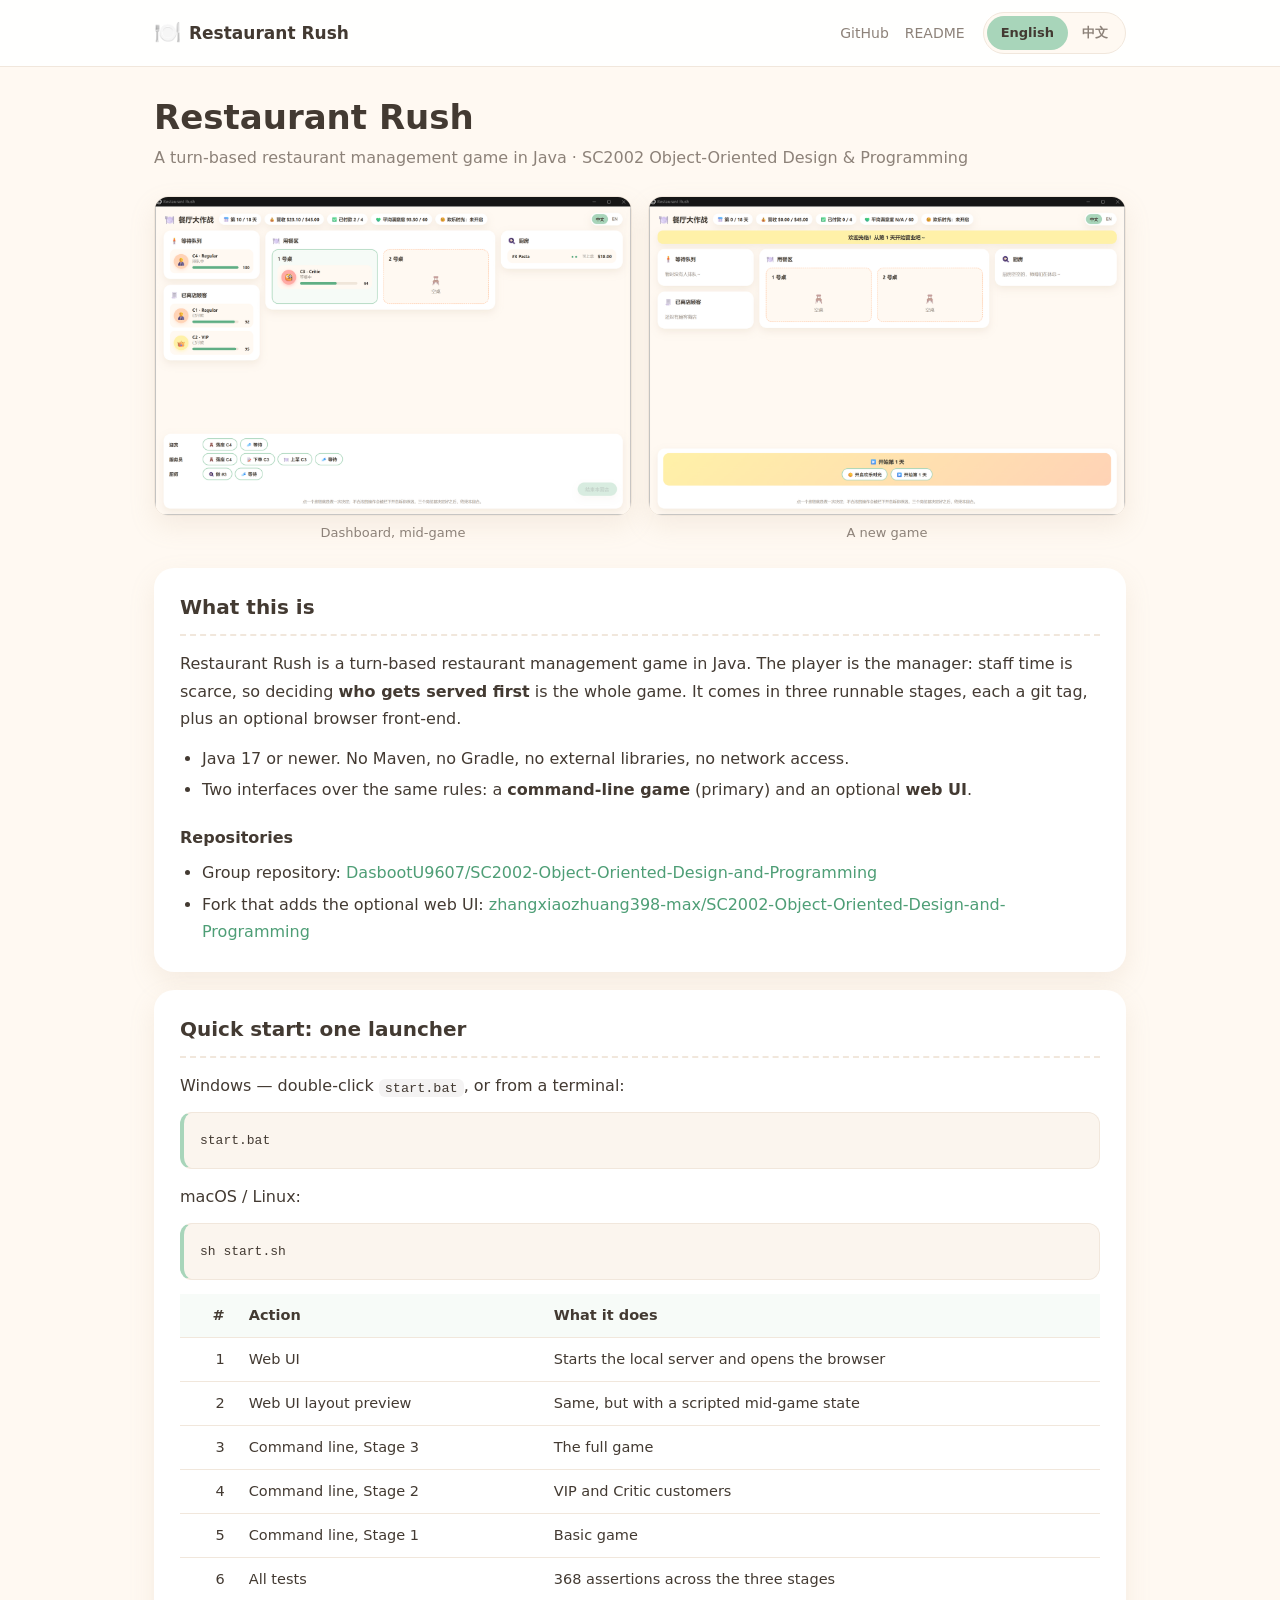
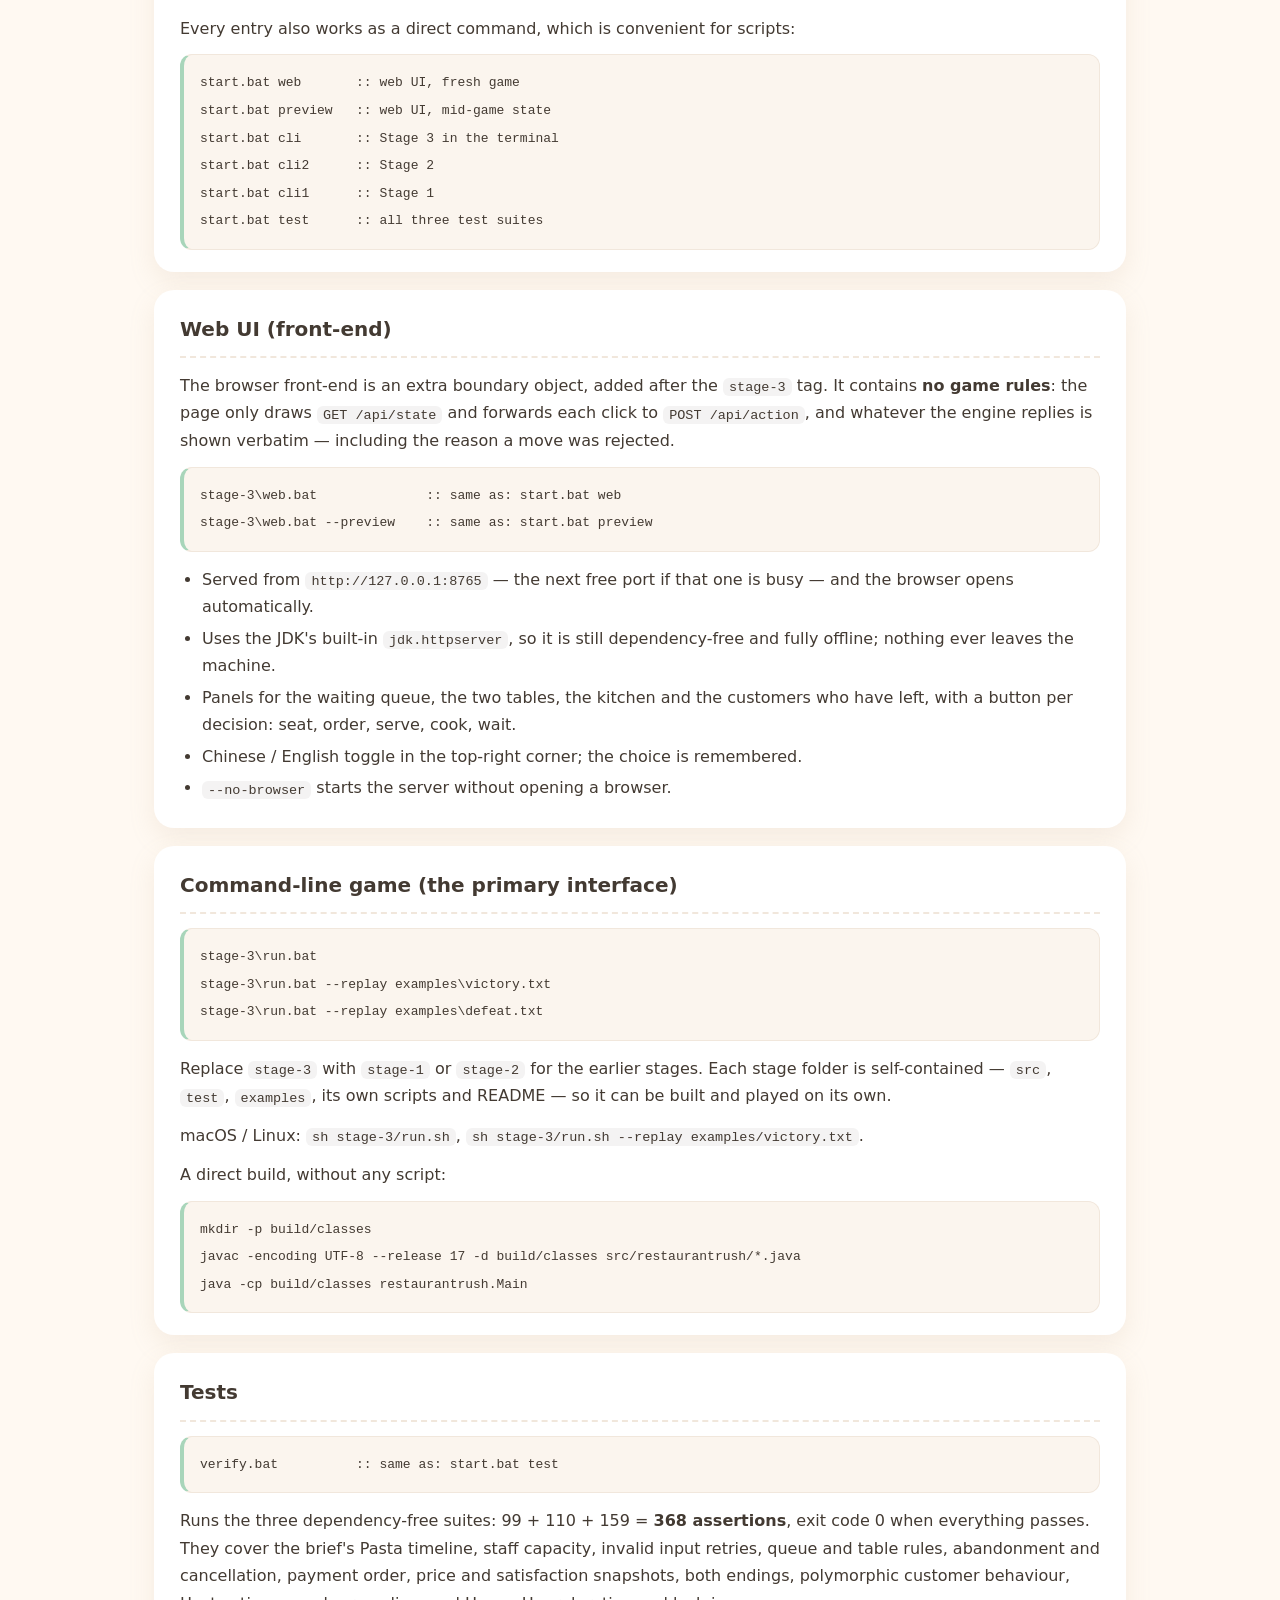
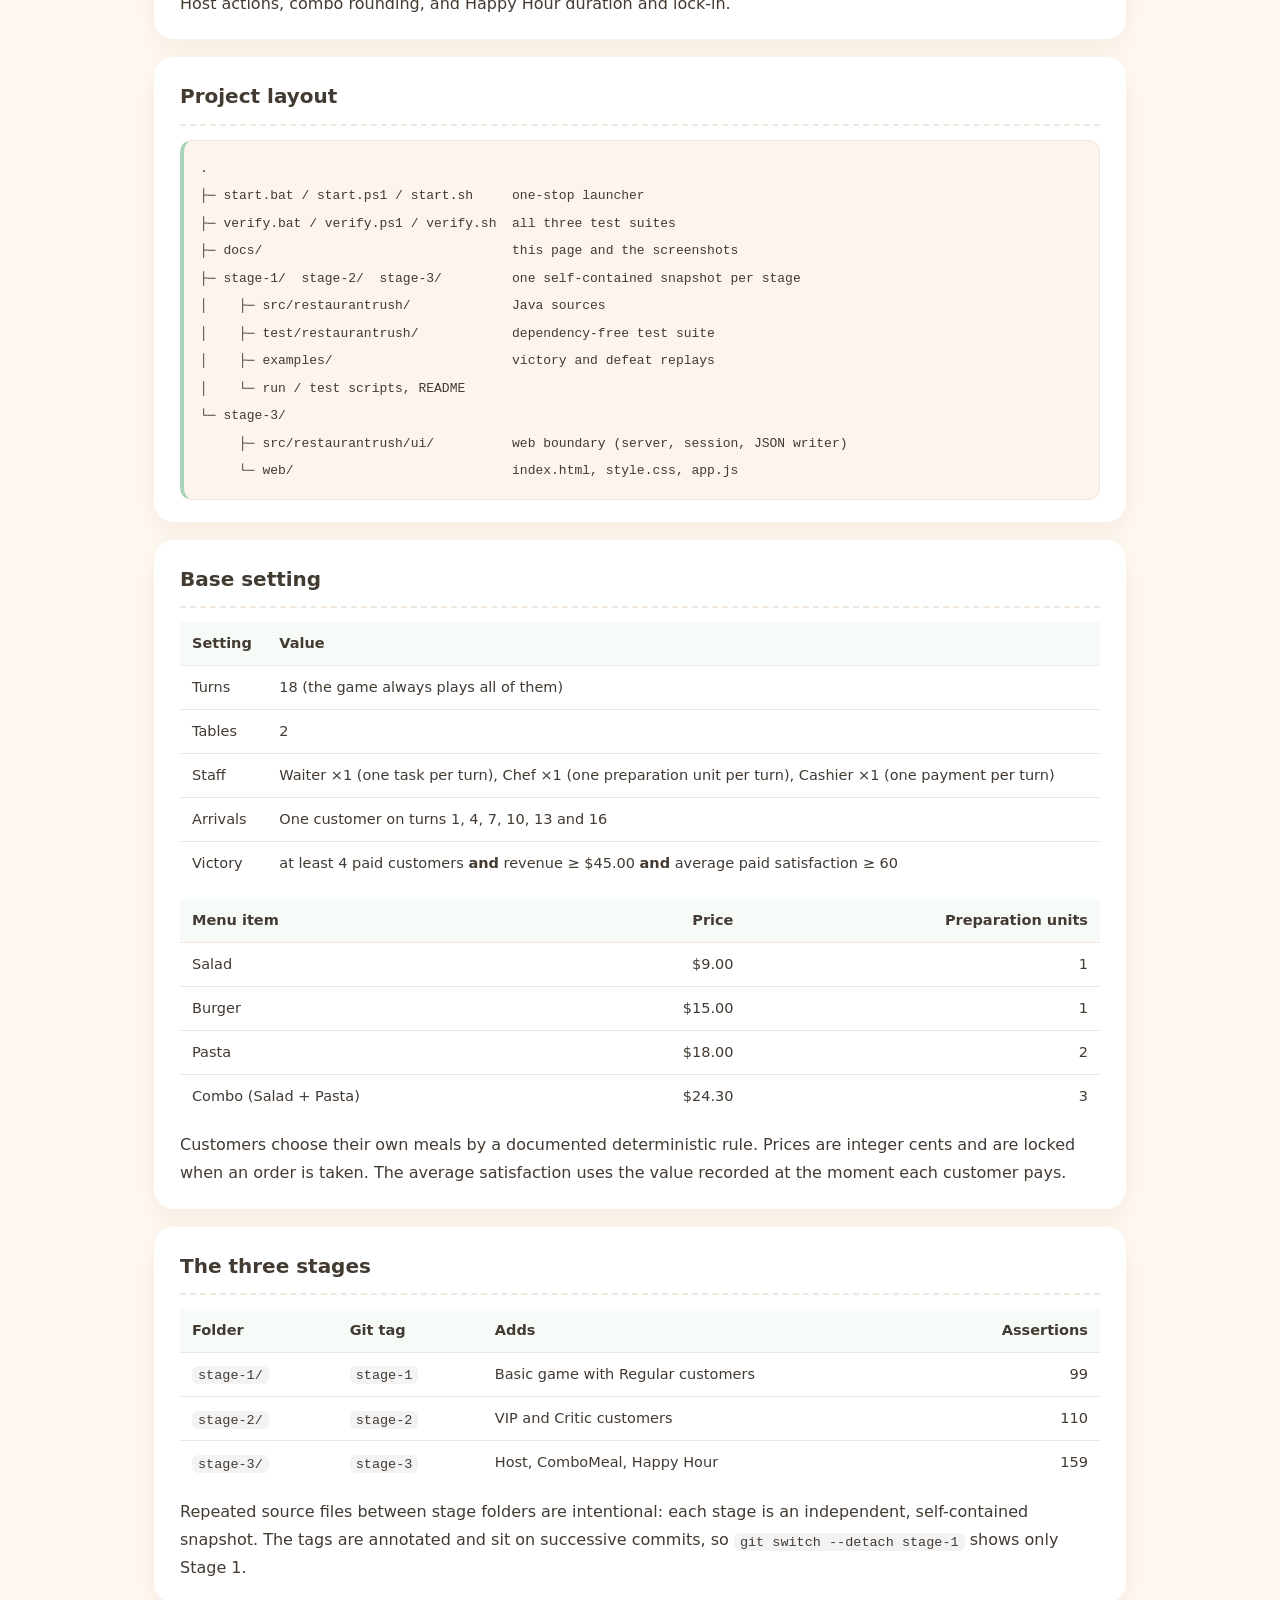
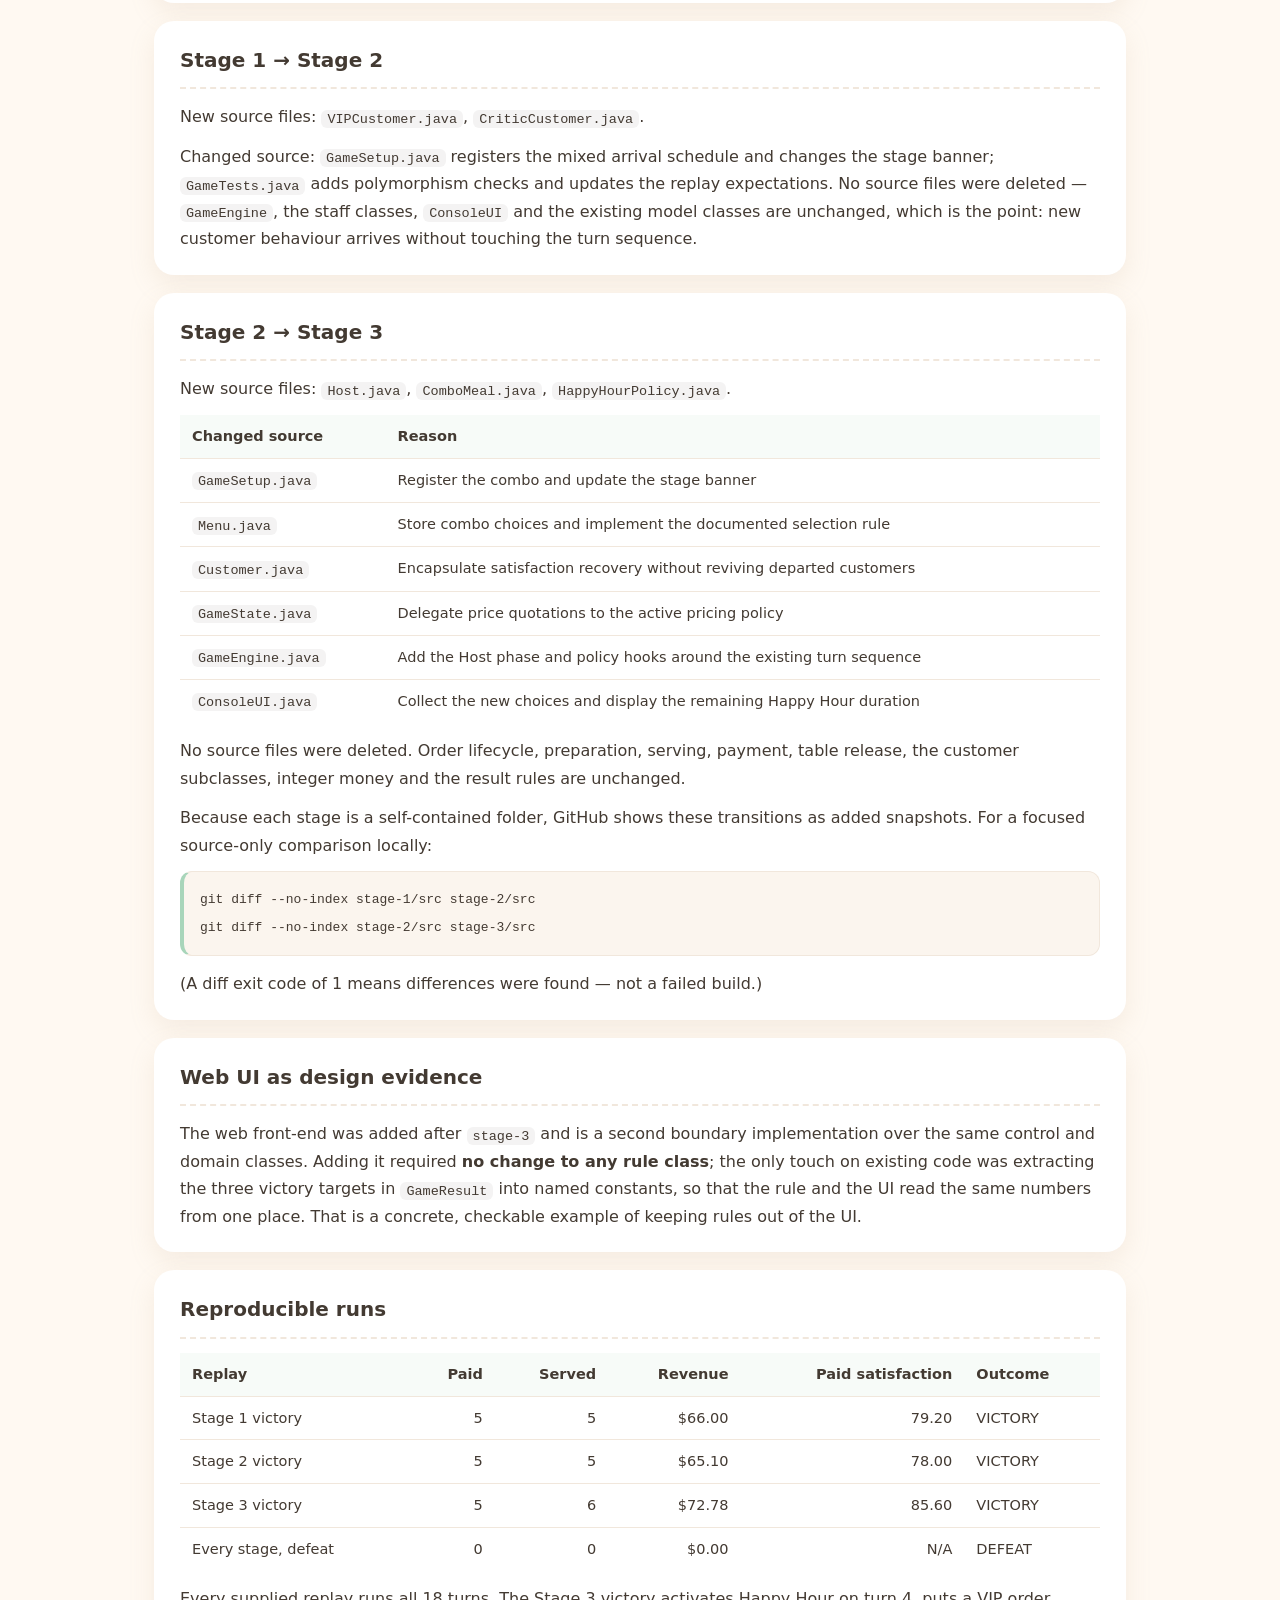
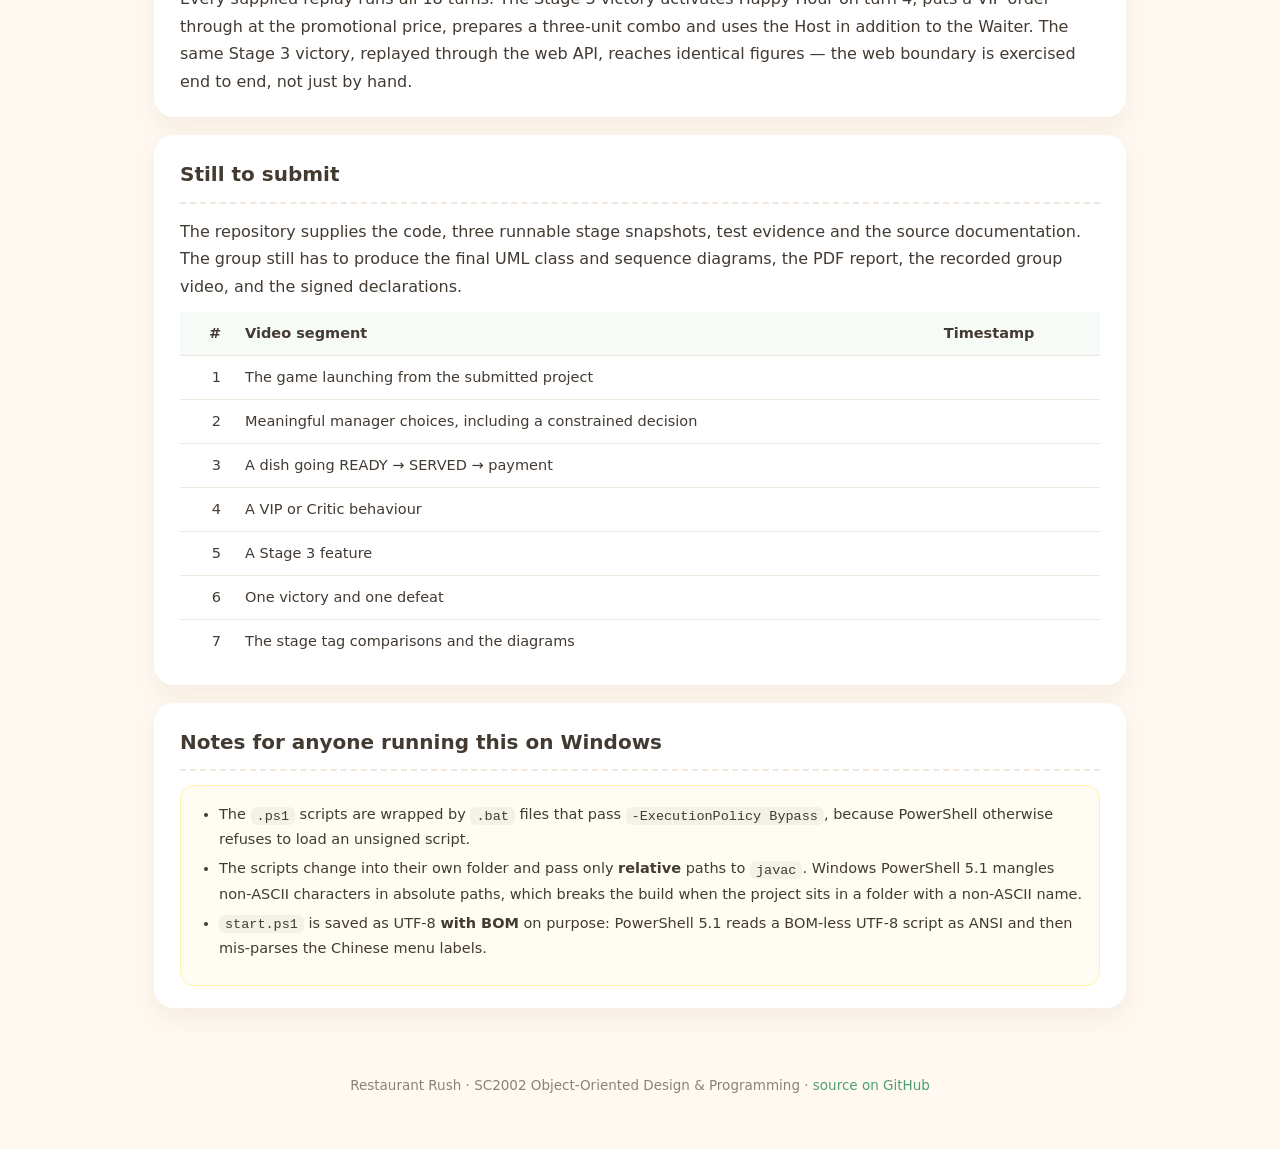
==== docs/index.html @ a8df4f93 "Add a GitHub Pages documentation site with a one-click language switch The README cannot do this: Gi" ====
<!DOCTYPE html>
<html lang="en">
<head>
<meta charset="utf-8">
<meta name="viewport" content="width=device-width, initial-scale=1">
<meta name="google" content="notranslate">
<title>Restaurant Rush — Project documentation</title>
<meta name="description" content="Restaurant Rush — a turn-based restaurant management game in Java, SC2002 group assignment. Documentation in English and Chinese.">
<style>
  :root {
    --cream: #FFF9F2;
    --card: #FFFFFF;
    --ink: #433A32;
    --ink-soft: #8D8279;
    --mint: #A8D5BA;
    --mint-deep: #4E9E76;
    --peach: #FFD3B6;
    --butter: #FFF1A8;
    --line: #F1E7DC;
    --shadow: 0 10px 26px rgba(189, 160, 130, .15);
    --radius: 20px;
  }
  * { box-sizing: border-box; }
  html { scroll-behavior: smooth; }
  body {
    margin: 0;
    background: var(--cream);
    color: var(--ink);
    font-family: "Segoe UI Variable", "Segoe UI", "Microsoft YaHei UI", "Microsoft YaHei",
                 "PingFang SC", system-ui, -apple-system, sans-serif;
    font-size: 16px;
    line-height: 1.72;
    -webkit-font-smoothing: antialiased;
  }
  /* A language block is hidden with the HTML hidden attribute; make sure no
     display rule can override it. */
  [hidden] { display: none !important; }

  a { color: var(--mint-deep); text-decoration: none; }
  a:hover { text-decoration: underline; }

  /* ---------- header ---------- */
  .site-header {
    position: sticky;
    top: 0;
    z-index: 10;
    background: rgba(255, 255, 255, .92);
    backdrop-filter: blur(8px);
    border-bottom: 1px solid var(--line);
  }
  .header-inner {
    display: flex;
    align-items: center;
    gap: 18px;
    padding-top: 12px;
    padding-bottom: 12px;
  }
  .brand { display: flex; align-items: center; gap: 8px; font-weight: 800; font-size: 17px; }
  .brand .logo { font-size: 22px; }
  .header-links { display: flex; gap: 16px; font-size: 14px; margin-left: auto; }
  .header-links a { color: var(--ink-soft); }
  .header-links a:hover { color: var(--mint-deep); }

  .lang-switch {
    display: flex;
    background: var(--cream);
    border: 1px solid var(--line);
    border-radius: 999px;
    padding: 3px;
    flex: none;
  }
  .lang-switch button {
    border: none;
    background: transparent;
    color: var(--ink-soft);
    font: inherit;
    font-size: 13px;
    font-weight: 700;
    padding: 6px 14px;
    border-radius: 999px;
    cursor: pointer;
    transition: background .15s ease, color .15s ease;
  }
  .lang-switch button:hover { color: var(--ink); }
  .lang-switch button.active { background: var(--mint); color: var(--ink); }

  /* ---------- layout ---------- */
  .wrap { max-width: 1020px; margin: 0 auto; padding-left: 24px; padding-right: 24px; }
  main { padding-top: 30px; padding-bottom: 40px; }

  h1 { font-size: 34px; line-height: 1.2; margin: 0 0 6px; }
  .lede { color: var(--ink-soft); margin: 0 0 24px; font-size: 16px; }

  section {
    background: var(--card);
    border-radius: var(--radius);
    box-shadow: var(--shadow);
    padding: 22px 26px;
    margin-bottom: 18px;
  }
  h2 {
    font-size: 20px;
    margin: 0 0 14px;
    padding-bottom: 10px;
    border-bottom: 2px dashed var(--line);
  }
  h3 { font-size: 16px; margin: 20px 0 8px; }
  section > :last-child { margin-bottom: 0; }
  p { margin: 0 0 12px; }
  ul, ol { margin: 0 0 12px; padding-left: 22px; }
  li { margin: 4px 0; }

  code {
    font-family: "Cascadia Mono", Consolas, "Courier New", monospace;
    font-size: 13.5px;
    background: rgba(67, 58, 50, .06);
    border-radius: 6px;
    padding: 1.5px 6px;
  }
  pre {
    background: #FBF5EE;
    border: 1px solid var(--line);
    border-left: 4px solid var(--mint);
    border-radius: 12px;
    padding: 14px 16px;
    overflow-x: auto;
    margin: 0 0 14px;
  }
  pre code { background: none; padding: 0; font-size: 13px; line-height: 1.6; }

  table {
    width: 100%;
    border-collapse: collapse;
    margin: 0 0 14px;
    font-size: 14.5px;
  }
  th, td { text-align: left; padding: 9px 12px; border-bottom: 1px solid var(--line); vertical-align: top; }
  th { background: #F7FBF8; font-weight: 700; }
  tr:last-child td { border-bottom: none; }
  td.num, th.num { text-align: right; white-space: nowrap; }

  .shots { display: grid; grid-template-columns: 1fr 1fr; gap: 16px; margin: 0 0 24px; }
  figure { margin: 0; }
  figure img {
    width: 100%;
    display: block;
    border-radius: 14px;
    border: 1px solid var(--line);
    box-shadow: var(--shadow);
  }
  figcaption { font-size: 13px; color: var(--ink-soft); text-align: center; margin-top: 6px; }

  .note {
    background: #FFFDF3;
    border: 1px solid var(--butter);
    border-radius: 14px;
    padding: 12px 16px;
    font-size: 14.5px;
  }
  .note p:last-child { margin-bottom: 0; }

  footer { padding: 8px 0 40px; color: var(--ink-soft); font-size: 13.5px; text-align: center; }

  @media (max-width: 760px) {
    .shots { grid-template-columns: 1fr; }
    .header-links { display: none; }
    h1 { font-size: 27px; }
    section { padding: 18px 18px; }
  }
</style>
</head>
<body>

<header class="site-header">
  <div class="wrap header-inner">
    <div class="brand"><span class="logo">🍽️</span><span>Restaurant Rush</span></div>
    <nav class="header-links">
      <a href="https://github.com/zhangxiaozhuang398-max/SC2002-Object-Oriented-Design-and-Programming" target="_blank" rel="noopener">GitHub</a>
      <a href="https://github.com/zhangxiaozhuang398-max/SC2002-Object-Oriented-Design-and-Programming/blob/main/README.md" target="_blank" rel="noopener">README</a>
    </nav>
    <div class="lang-switch" role="group" aria-label="Language / 语言">
      <button type="button" data-lang-btn="en">English</button>
      <button type="button" data-lang-btn="zh">中文</button>
    </div>
  </div>
</header>

<main class="wrap">

<!-- ============================ ENGLISH ============================ -->
<article data-lang="en">

  <h1>Restaurant Rush</h1>
  <p class="lede">A turn-based restaurant management game in Java · SC2002 Object-Oriented Design &amp; Programming</p>

  <div class="shots">
    <figure>
      <img src="ui-dashboard.png" alt="The web UI in the middle of a game">
      <figcaption>Dashboard, mid-game</figcaption>
    </figure>
    <figure>
      <img src="ui-start.png" alt="The web UI at the start of a new game">
      <figcaption>A new game</figcaption>
    </figure>
  </div>

  <section>
    <h2>What this is</h2>
    <p>Restaurant Rush is a turn-based restaurant management game in Java. The player is the
      manager: staff time is scarce, so deciding <strong>who gets served first</strong> is the
      whole game. It comes in three runnable stages, each a git tag, plus an optional browser
      front-end.</p>
    <ul>
      <li>Java 17 or newer. No Maven, no Gradle, no external libraries, no network access.</li>
      <li>Two interfaces over the same rules: a <strong>command-line game</strong> (primary) and an
        optional <strong>web UI</strong>.</li>
    </ul>
    <h3>Repositories</h3>
    <ul>
      <li>Group repository:
        <a href="https://github.com/DasbootU9607/SC2002-Object-Oriented-Design-and-Programming" target="_blank" rel="noopener">DasbootU9607/SC2002-Object-Oriented-Design-and-Programming</a></li>
      <li>Fork that adds the optional web UI:
        <a href="https://github.com/zhangxiaozhuang398-max/SC2002-Object-Oriented-Design-and-Programming" target="_blank" rel="noopener">zhangxiaozhuang398-max/SC2002-Object-Oriented-Design-and-Programming</a></li>
    </ul>
  </section>

  <section>
    <h2>Quick start: one launcher</h2>
    <p>Windows — double-click <code>start.bat</code>, or from a terminal:</p>
    <pre><code>start.bat</code></pre>
    <p>macOS / Linux:</p>
    <pre><code>sh start.sh</code></pre>
    <table>
      <thead><tr><th class="num">#</th><th>Action</th><th>What it does</th></tr></thead>
      <tbody>
        <tr><td class="num">1</td><td>Web UI</td><td>Starts the local server and opens the browser</td></tr>
        <tr><td class="num">2</td><td>Web UI layout preview</td><td>Same, but with a scripted mid-game state</td></tr>
        <tr><td class="num">3</td><td>Command line, Stage 3</td><td>The full game</td></tr>
        <tr><td class="num">4</td><td>Command line, Stage 2</td><td>VIP and Critic customers</td></tr>
        <tr><td class="num">5</td><td>Command line, Stage 1</td><td>Basic game</td></tr>
        <tr><td class="num">6</td><td>All tests</td><td>368 assertions across the three stages</td></tr>
      </tbody>
    </table>
    <p>Every entry also works as a direct command, which is convenient for scripts:</p>
    <pre><code>start.bat web       :: web UI, fresh game
start.bat preview   :: web UI, mid-game state
start.bat cli       :: Stage 3 in the terminal
start.bat cli2      :: Stage 2
start.bat cli1      :: Stage 1
start.bat test      :: all three test suites</code></pre>
  </section>

  <section>
    <h2>Web UI (front-end)</h2>
    <p>The browser front-end is an extra boundary object, added after the <code>stage-3</code> tag.
      It contains <strong>no game rules</strong>: the page only draws <code>GET /api/state</code>
      and forwards each click to <code>POST /api/action</code>, and whatever the engine replies is
      shown verbatim — including the reason a move was rejected.</p>
    <pre><code>stage-3\web.bat              :: same as: start.bat web
stage-3\web.bat --preview    :: same as: start.bat preview</code></pre>
    <ul>
      <li>Served from <code>http://127.0.0.1:8765</code> — the next free port if that one is busy —
        and the browser opens automatically.</li>
      <li>Uses the JDK's built-in <code>jdk.httpserver</code>, so it is still dependency-free and
        fully offline; nothing ever leaves the machine.</li>
      <li>Panels for the waiting queue, the two tables, the kitchen and the customers who have
        left, with a button per decision: seat, order, serve, cook, wait.</li>
      <li>Chinese / English toggle in the top-right corner; the choice is remembered.</li>
      <li><code>--no-browser</code> starts the server without opening a browser.</li>
    </ul>
  </section>

  <section>
    <h2>Command-line game (the primary interface)</h2>
    <pre><code>stage-3\run.bat
stage-3\run.bat --replay examples\victory.txt
stage-3\run.bat --replay examples\defeat.txt</code></pre>
    <p>Replace <code>stage-3</code> with <code>stage-1</code> or <code>stage-2</code> for the
      earlier stages. Each stage folder is self-contained — <code>src</code>, <code>test</code>,
      <code>examples</code>, its own scripts and README — so it can be built and played on its own.</p>
    <p>macOS / Linux: <code>sh stage-3/run.sh</code>,
      <code>sh stage-3/run.sh --replay examples/victory.txt</code>.</p>
    <p>A direct build, without any script:</p>
    <pre><code>mkdir -p build/classes
javac -encoding UTF-8 --release 17 -d build/classes src/restaurantrush/*.java
java -cp build/classes restaurantrush.Main</code></pre>
  </section>

  <section>
    <h2>Tests</h2>
    <pre><code>verify.bat          :: same as: start.bat test</code></pre>
    <p>Runs the three dependency-free suites: 99 + 110 + 159 = <strong>368 assertions</strong>,
      exit code 0 when everything passes. They cover the brief's Pasta timeline, staff capacity,
      invalid input retries, queue and table rules, abandonment and cancellation, payment order,
      price and satisfaction snapshots, both endings, polymorphic customer behaviour, Host actions,
      combo rounding, and Happy Hour duration and lock-in.</p>
  </section>

  <section>
    <h2>Project layout</h2>
    <pre><code>.
├─ start.bat / start.ps1 / start.sh     one-stop launcher
├─ verify.bat / verify.ps1 / verify.sh  all three test suites
├─ docs/                                this page and the screenshots
├─ stage-1/  stage-2/  stage-3/         one self-contained snapshot per stage
│    ├─ src/restaurantrush/             Java sources
│    ├─ test/restaurantrush/            dependency-free test suite
│    ├─ examples/                       victory and defeat replays
│    └─ run / test scripts, README
└─ stage-3/
     ├─ src/restaurantrush/ui/          web boundary (server, session, JSON writer)
     └─ web/                            index.html, style.css, app.js</code></pre>
  </section>

  <section>
    <h2>Base setting</h2>
    <table>
      <thead><tr><th>Setting</th><th>Value</th></tr></thead>
      <tbody>
        <tr><td>Turns</td><td>18 (the game always plays all of them)</td></tr>
        <tr><td>Tables</td><td>2</td></tr>
        <tr><td>Staff</td><td>Waiter ×1 (one task per turn), Chef ×1 (one preparation unit per turn), Cashier ×1 (one payment per turn)</td></tr>
        <tr><td>Arrivals</td><td>One customer on turns 1, 4, 7, 10, 13 and 16</td></tr>
        <tr><td>Victory</td><td>at least 4 paid customers <strong>and</strong> revenue ≥ $45.00 <strong>and</strong> average paid satisfaction ≥ 60</td></tr>
      </tbody>
    </table>
    <table>
      <thead><tr><th>Menu item</th><th class="num">Price</th><th class="num">Preparation units</th></tr></thead>
      <tbody>
        <tr><td>Salad</td><td class="num">$9.00</td><td class="num">1</td></tr>
        <tr><td>Burger</td><td class="num">$15.00</td><td class="num">1</td></tr>
        <tr><td>Pasta</td><td class="num">$18.00</td><td class="num">2</td></tr>
        <tr><td>Combo (Salad + Pasta)</td><td class="num">$24.30</td><td class="num">3</td></tr>
      </tbody>
    </table>
    <p>Customers choose their own meals by a documented deterministic rule. Prices are integer
      cents and are locked when an order is taken. The average satisfaction uses the value recorded
      at the moment each customer pays.</p>
  </section>

  <section>
    <h2>The three stages</h2>
    <table>
      <thead><tr><th>Folder</th><th>Git tag</th><th>Adds</th><th class="num">Assertions</th></tr></thead>
      <tbody>
        <tr><td><code>stage-1/</code></td><td><code>stage-1</code></td><td>Basic game with Regular customers</td><td class="num">99</td></tr>
        <tr><td><code>stage-2/</code></td><td><code>stage-2</code></td><td>VIP and Critic customers</td><td class="num">110</td></tr>
        <tr><td><code>stage-3/</code></td><td><code>stage-3</code></td><td>Host, ComboMeal, Happy Hour</td><td class="num">159</td></tr>
      </tbody>
    </table>
    <p>Repeated source files between stage folders are intentional: each stage is an independent,
      self-contained snapshot. The tags are annotated and sit on successive commits, so
      <code>git switch --detach stage-1</code> shows only Stage 1.</p>
  </section>

  <section>
    <h2>Stage 1 → Stage 2</h2>
    <p>New source files: <code>VIPCustomer.java</code>, <code>CriticCustomer.java</code>.</p>
    <p>Changed source: <code>GameSetup.java</code> registers the mixed arrival schedule and changes
      the stage banner; <code>GameTests.java</code> adds polymorphism checks and updates the replay
      expectations. No source files were deleted — <code>GameEngine</code>, the staff classes,
      <code>ConsoleUI</code> and the existing model classes are unchanged, which is the point: new
      customer behaviour arrives without touching the turn sequence.</p>
  </section>

  <section>
    <h2>Stage 2 → Stage 3</h2>
    <p>New source files: <code>Host.java</code>, <code>ComboMeal.java</code>,
      <code>HappyHourPolicy.java</code>.</p>
    <table>
      <thead><tr><th>Changed source</th><th>Reason</th></tr></thead>
      <tbody>
        <tr><td><code>GameSetup.java</code></td><td>Register the combo and update the stage banner</td></tr>
        <tr><td><code>Menu.java</code></td><td>Store combo choices and implement the documented selection rule</td></tr>
        <tr><td><code>Customer.java</code></td><td>Encapsulate satisfaction recovery without reviving departed customers</td></tr>
        <tr><td><code>GameState.java</code></td><td>Delegate price quotations to the active pricing policy</td></tr>
        <tr><td><code>GameEngine.java</code></td><td>Add the Host phase and policy hooks around the existing turn sequence</td></tr>
        <tr><td><code>ConsoleUI.java</code></td><td>Collect the new choices and display the remaining Happy Hour duration</td></tr>
      </tbody>
    </table>
    <p>No source files were deleted. Order lifecycle, preparation, serving, payment, table release,
      the customer subclasses, integer money and the result rules are unchanged.</p>
    <p>Because each stage is a self-contained folder, GitHub shows these transitions as added
      snapshots. For a focused source-only comparison locally:</p>
    <pre><code>git diff --no-index stage-1/src stage-2/src
git diff --no-index stage-2/src stage-3/src</code></pre>
    <p>(A diff exit code of 1 means differences were found — not a failed build.)</p>
  </section>

  <section>
    <h2>Web UI as design evidence</h2>
    <p>The web front-end was added after <code>stage-3</code> and is a second boundary
      implementation over the same control and domain classes. Adding it required <strong>no change
      to any rule class</strong>; the only touch on existing code was extracting the three victory
      targets in <code>GameResult</code> into named constants, so that the rule and the UI read the
      same numbers from one place. That is a concrete, checkable example of keeping rules out of
      the UI.</p>
  </section>

  <section>
    <h2>Reproducible runs</h2>
    <table>
      <thead><tr><th>Replay</th><th class="num">Paid</th><th class="num">Served</th><th class="num">Revenue</th><th class="num">Paid satisfaction</th><th>Outcome</th></tr></thead>
      <tbody>
        <tr><td>Stage 1 victory</td><td class="num">5</td><td class="num">5</td><td class="num">$66.00</td><td class="num">79.20</td><td>VICTORY</td></tr>
        <tr><td>Stage 2 victory</td><td class="num">5</td><td class="num">5</td><td class="num">$65.10</td><td class="num">78.00</td><td>VICTORY</td></tr>
        <tr><td>Stage 3 victory</td><td class="num">5</td><td class="num">6</td><td class="num">$72.78</td><td class="num">85.60</td><td>VICTORY</td></tr>
        <tr><td>Every stage, defeat</td><td class="num">0</td><td class="num">0</td><td class="num">$0.00</td><td class="num">N/A</td><td>DEFEAT</td></tr>
      </tbody>
    </table>
    <p>Every supplied replay runs all 18 turns. The Stage 3 victory activates Happy Hour on turn 4,
      puts a VIP order through at the promotional price, prepares a three-unit combo and uses the
      Host in addition to the Waiter. The same Stage 3 victory, replayed through the web API,
      reaches identical figures — the web boundary is exercised end to end, not just by hand.</p>
  </section>

  <section>
    <h2>Still to submit</h2>
    <p>The repository supplies the code, three runnable stage snapshots, test evidence and the
      source documentation. The group still has to produce the final UML class and sequence
      diagrams, the PDF report, the recorded group video, and the signed declarations.</p>
    <table>
      <thead><tr><th class="num">#</th><th>Video segment</th><th>Timestamp</th></tr></thead>
      <tbody>
        <tr><td class="num">1</td><td>The game launching from the submitted project</td><td></td></tr>
        <tr><td class="num">2</td><td>Meaningful manager choices, including a constrained decision</td><td></td></tr>
        <tr><td class="num">3</td><td>A dish going READY → SERVED → payment</td><td></td></tr>
        <tr><td class="num">4</td><td>A VIP or Critic behaviour</td><td></td></tr>
        <tr><td class="num">5</td><td>A Stage 3 feature</td><td></td></tr>
        <tr><td class="num">6</td><td>One victory and one defeat</td><td></td></tr>
        <tr><td class="num">7</td><td>The stage tag comparisons and the diagrams</td><td></td></tr>
      </tbody>
    </table>
  </section>

  <section>
    <h2>Notes for anyone running this on Windows</h2>
    <div class="note">
      <ul>
        <li>The <code>.ps1</code> scripts are wrapped by <code>.bat</code> files that pass
          <code>-ExecutionPolicy Bypass</code>, because PowerShell otherwise refuses to load an
          unsigned script.</li>
        <li>The scripts change into their own folder and pass only <strong>relative</strong> paths to
          <code>javac</code>. Windows PowerShell 5.1 mangles non-ASCII characters in absolute paths,
          which breaks the build when the project sits in a folder with a non-ASCII name.</li>
        <li><code>start.ps1</code> is saved as UTF-8 <strong>with BOM</strong> on purpose:
          PowerShell 5.1 reads a BOM-less UTF-8 script as ANSI and then mis-parses the Chinese
          menu labels.</li>
      </ul>
    </div>
  </section>

</article>

<!-- ============================ 中文 ============================ -->
<article data-lang="zh" hidden>

  <h1>Restaurant Rush</h1>
  <p class="lede">用 Java 写的回合制餐厅经营游戏 · SC2002 面向对象设计与编程</p>

  <div class="shots">
    <figure>
      <img src="ui-dashboard.png" alt="网页版界面，游戏进行中">
      <figcaption>游戏面板（中局）</figcaption>
    </figure>
    <figure>
      <img src="ui-start.png" alt="网页版界面，全新开局">
      <figcaption>全新开局</figcaption>
    </figure>
  </div>

  <section>
    <h2>这是什么</h2>
    <p>Restaurant Rush 是一个用 Java 写的回合制餐厅经营游戏。玩家扮演经理：员工的时间极其
      有限，所以<strong>先服务谁</strong>就是整个游戏的博弈点。项目包含三个可独立运行的阶段
      （各对应一个 git tag），以及一个可选的浏览器前端。</p>
    <ul>
      <li>Java 17 或更高版本。不需要 Maven、Gradle、任何外部库，也不需要联网。</li>
      <li>两套界面共用同一份规则：<strong>命令行版</strong>（正式入口）和可选的<strong>网页版</strong>。</li>
    </ul>
    <h3>仓库地址</h3>
    <ul>
      <li>小组仓库：
        <a href="https://github.com/DasbootU9607/SC2002-Object-Oriented-Design-and-Programming" target="_blank" rel="noopener">DasbootU9607/SC2002-Object-Oriented-Design-and-Programming</a></li>
      <li>增加了网页版的分支仓库：
        <a href="https://github.com/zhangxiaozhuang398-max/SC2002-Object-Oriented-Design-and-Programming" target="_blank" rel="noopener">zhangxiaozhuang398-max/SC2002-Object-Oriented-Design-and-Programming</a></li>
    </ul>
  </section>

  <section>
    <h2>快速开始：一个启动器</h2>
    <p>Windows —— 双击 <code>start.bat</code>，或在终端里执行：</p>
    <pre><code>start.bat</code></pre>
    <p>macOS / Linux：</p>
    <pre><code>sh start.sh</code></pre>
    <table>
      <thead><tr><th class="num">序号</th><th>功能</th><th>说明</th></tr></thead>
      <tbody>
        <tr><td class="num">1</td><td>网页版</td><td>启动本地服务并自动打开浏览器</td></tr>
        <tr><td class="num">2</td><td>网页版布局预览</td><td>同上，但用脚本化的中局状态，方便截图</td></tr>
        <tr><td class="num">3</td><td>命令行 Stage 3</td><td>完整版游戏</td></tr>
        <tr><td class="num">4</td><td>命令行 Stage 2</td><td>含 VIP 与 Critic 顾客</td></tr>
        <tr><td class="num">5</td><td>命令行 Stage 1</td><td>基础版游戏</td></tr>
        <tr><td class="num">6</td><td>跑全部测试</td><td>三个阶段共 368 条断言</td></tr>
      </tbody>
    </table>
    <p>每个入口也能直接指定，写脚本时很方便：</p>
    <pre><code>start.bat web       :: 网页版，新开一局
start.bat preview   :: 网页版，中局状态
start.bat cli       :: 命令行 Stage 3
start.bat cli2      :: Stage 2
start.bat cli1      :: Stage 1
start.bat test      :: 跑全部测试</code></pre>
  </section>

  <section>
    <h2>网页版（前端）</h2>
    <p>浏览器前端是一个额外的 boundary 对象，在 <code>stage-3</code> tag 之后追加。它
      <strong>完全不包含游戏规则</strong>：页面只负责渲染 <code>GET /api/state</code>，并把每次
      点击转发到 <code>POST /api/action</code>；引擎返回什么就显示什么——包括"为什么这一步不
      合法"的原始原因。</p>
    <pre><code>stage-3\web.bat              :: 等同 start.bat web
stage-3\web.bat --preview    :: 等同 start.bat preview</code></pre>
    <ul>
      <li>地址是 <code>http://127.0.0.1:8765</code>（被占用则自动顺延到下一个空闲端口），并
        自动打开浏览器。</li>
      <li>用的是 JDK 自带的 <code>jdk.httpserver</code>，所以依然零依赖、完全离线，数据不出
        本机。</li>
      <li>面板包含等待队列、两张桌子、厨房、已离店顾客；每一步操作都有对应按钮：落座 / 下单
        / 上菜 / 做菜 / 等待。</li>
      <li>右上角可切换中文 / English，选择会被记住。</li>
      <li><code>--no-browser</code> 只起服务不开浏览器。</li>
    </ul>
  </section>

  <section>
    <h2>命令行版（正式入口）</h2>
    <pre><code>stage-3\run.bat
stage-3\run.bat --replay examples\victory.txt
stage-3\run.bat --replay examples\defeat.txt</code></pre>
    <p>把 <code>stage-3</code> 换成 <code>stage-1</code> 或 <code>stage-2</code> 即可运行早期
      阶段。每个阶段目录都是自包含的——<code>src</code>、<code>test</code>、
      <code>examples</code>、各自的脚本和 README——可以单独编译单独跑。</p>
    <p>macOS / Linux：<code>sh stage-3/run.sh</code>、
      <code>sh stage-3/run.sh --replay examples/victory.txt</code>。</p>
    <p>不借助任何脚本，直接编译运行：</p>
    <pre><code>mkdir -p build/classes
javac -encoding UTF-8 --release 17 -d build/classes src/restaurantrush/*.java
java -cp build/classes restaurantrush.Main</code></pre>
  </section>

  <section>
    <h2>测试</h2>
    <pre><code>verify.bat          :: 等同 start.bat test</code></pre>
    <p>依次运行三套不依赖任何框架的测试：99 + 110 + 159 = <strong>368 条断言</strong>，全部
      通过时退出码为 0。覆盖内容包括：作业原文的 Pasta 时间线、员工任务上限、非法输入重试、
      队列与桌子规则、顾客放弃与订单取消、付款顺序、价格与满意度快照、两种结局、顾客多态行为、
      Host 的独立任务、Combo 舍入、以及 Happy Hour 的持续回合与锁价。</p>
  </section>

  <section>
    <h2>目录结构</h2>
    <pre><code>.
├─ start.bat / start.ps1 / start.sh     一键启动器
├─ verify.bat / verify.ps1 / verify.sh  三套测试
├─ docs/                                本页与截图
├─ stage-1/  stage-2/  stage-3/         每个阶段一份自包含快照
│    ├─ src/restaurantrush/             Java 源码
│    ├─ test/restaurantrush/            免框架测试
│    ├─ examples/                       胜利与失败的回放脚本
│    └─ 运行 / 测试脚本、README
└─ stage-3/
     ├─ src/restaurantrush/ui/          网页 boundary（服务、会话、JSON 写出）
     └─ web/                            index.html、style.css、app.js</code></pre>
  </section>

  <section>
    <h2>基础设定</h2>
    <table>
      <thead><tr><th>项目</th><th>数值</th></tr></thead>
      <tbody>
        <tr><td>回合</td><td>18 回合（每局必定跑满）</td></tr>
        <tr><td>桌子</td><td>2 张</td></tr>
        <tr><td>员工</td><td>服务生 ×1（每回合 1 个任务）、厨师 ×1（每回合 1 个准备单位）、收银员 ×1（每回合收 1 笔钱）</td></tr>
        <tr><td>到店</td><td>第 1、4、7、10、13、16 回合各来一位顾客</td></tr>
        <tr><td>胜利条件</td><td>付款人数 ≥ 4 <strong>且</strong> 营收 ≥ $45.00 <strong>且</strong> 已付款顾客平均满意度 ≥ 60</td></tr>
      </tbody>
    </table>
    <table>
      <thead><tr><th>菜品</th><th class="num">价格</th><th class="num">准备单位</th></tr></thead>
      <tbody>
        <tr><td>Salad（沙拉）</td><td class="num">$9.00</td><td class="num">1</td></tr>
        <tr><td>Burger（汉堡）</td><td class="num">$15.00</td><td class="num">1</td></tr>
        <tr><td>Pasta（意面）</td><td class="num">$18.00</td><td class="num">2</td></tr>
        <tr><td>Combo（沙拉 + 意面）</td><td class="num">$24.30</td><td class="num">3</td></tr>
      </tbody>
    </table>
    <p>顾客按文档化的确定性规则自己点单。金额一律以整数分存储，并在下单瞬间锁价。平均满意度
      用的是每位顾客<strong>付款那一刻</strong>记录的满意度。</p>
  </section>

  <section>
    <h2>三个阶段</h2>
    <table>
      <thead><tr><th>目录</th><th>Git tag</th><th>新增内容</th><th class="num">断言数</th></tr></thead>
      <tbody>
        <tr><td><code>stage-1/</code></td><td><code>stage-1</code></td><td>只有 Regular 顾客的基础游戏</td><td class="num">99</td></tr>
        <tr><td><code>stage-2/</code></td><td><code>stage-2</code></td><td>VIP 与 Critic 顾客</td><td class="num">110</td></tr>
        <tr><td><code>stage-3/</code></td><td><code>stage-3</code></td><td>Host、ComboMeal、Happy Hour</td><td class="num">159</td></tr>
      </tbody>
    </table>
    <p>阶段目录之间重复的源码是刻意为之：每个阶段都是一份独立、自包含的快照。三个 tag 都是
      annotated tag，落在依次递进的提交上，所以 <code>git switch --detach stage-1</code> 看到的
      就是纯 Stage 1。</p>
  </section>

  <section>
    <h2>Stage 1 → Stage 2</h2>
    <p>新增源码：<code>VIPCustomer.java</code>、<code>CriticCustomer.java</code>。</p>
    <p>修改源码：<code>GameSetup.java</code> 注册混合到来顺序并更新阶段横幅；
      <code>GameTests.java</code> 增加多态检查并更新回放期望值。没有删除任何文件——
      <code>GameEngine</code>、各员工类、<code>ConsoleUI</code> 和既有的模型类都没有改动，
      这正是重点：新增顾客行为不需要碰回合时序。</p>
  </section>

  <section>
    <h2>Stage 2 → Stage 3</h2>
    <p>新增源码：<code>Host.java</code>、<code>ComboMeal.java</code>、<code>HappyHourPolicy.java</code>。</p>
    <table>
      <thead><tr><th>修改的源码</th><th>原因</th></tr></thead>
      <tbody>
        <tr><td><code>GameSetup.java</code></td><td>注册 Combo，并更新阶段横幅</td></tr>
        <tr><td><code>Menu.java</code></td><td>保存 Combo 选项并实现文档化的选择规则</td></tr>
        <tr><td><code>Customer.java</code></td><td>把满意度恢复封装起来，且不会让已离店顾客复活</td></tr>
        <tr><td><code>GameState.java</code></td><td>把报价委托给当前生效的定价策略</td></tr>
        <tr><td><code>GameEngine.java</code></td><td>在原有时序外补充 Host 阶段与策略钩子</td></tr>
        <tr><td><code>ConsoleUI.java</code></td><td>收集新决策并显示欢乐时光剩余回合</td></tr>
      </tbody>
    </table>
    <p>未删除任何文件。订单生命周期、备餐、上菜、付款、释放桌子、顾客子类、整数金额与结果判定
      规则均未改动。</p>
    <p>因为每个阶段是自包含目录，GitHub 会把这两次演进显示成"新增快照"。想只看源码差异，
      可在本地执行：</p>
    <pre><code>git diff --no-index stage-1/src stage-2/src
git diff --no-index stage-2/src stage-3/src</code></pre>
    <p>（退出码为 1 只表示"发现差异"，不是构建失败。）</p>
  </section>

  <section>
    <h2>网页版作为设计证据</h2>
    <p>网页前端在 <code>stage-3</code> 之后追加，是在同一套 control 与 domain 类之上的
      <strong>第二个 boundary 实现</strong>。加入它<strong>没有改动任何规则类</strong>；唯一动到
      既有代码的地方，是把 <code>GameResult</code> 里的三个胜利目标抽取成具名常量，好让规则和
      界面从同一处读取同样的数字。这是"规则不进入 UI"的一个具体、可检查的例子。</p>
  </section>

  <section>
    <h2>可复现的运行结果</h2>
    <table>
      <thead><tr><th>回放</th><th class="num">付款</th><th class="num">已上菜</th><th class="num">营收</th><th class="num">平均满意度</th><th>结果</th></tr></thead>
      <tbody>
        <tr><td>Stage 1 胜利</td><td class="num">5</td><td class="num">5</td><td class="num">$66.00</td><td class="num">79.20</td><td>VICTORY</td></tr>
        <tr><td>Stage 2 胜利</td><td class="num">5</td><td class="num">5</td><td class="num">$65.10</td><td class="num">78.00</td><td>VICTORY</td></tr>
        <tr><td>Stage 3 胜利</td><td class="num">5</td><td class="num">6</td><td class="num">$72.78</td><td class="num">85.60</td><td>VICTORY</td></tr>
        <tr><td>每个阶段的失败局</td><td class="num">0</td><td class="num">0</td><td class="num">$0.00</td><td class="num">N/A</td><td>DEFEAT</td></tr>
      </tbody>
    </table>
    <p>所有提供的回放都会跑满 18 回合。Stage 3 的胜利局在第 4 回合开启欢乐时光、让一张 VIP
      订单按促销价成交、完成一份三单位的 Combo，并且同时使用了 Host 和服务生。同一场 Stage 3
      胜利通过网页 API 重新跑一遍，得到的数字完全一致——说明网页 boundary 是被真正端到端验证
      过的。</p>
  </section>

  <section>
    <h2>还需提交的材料</h2>
    <p>仓库提供代码、三份可运行的阶段快照、测试证据和源码文档。小组还需要完成：最终的 UML
      类图与序列图、PDF 报告、录制的讲解视频，以及签名的原创声明与 GAI 使用声明。</p>
    <table>
      <thead><tr><th class="num">#</th><th>视频分段</th><th>时间戳</th></tr></thead>
      <tbody>
        <tr><td class="num">1</td><td>从提交的项目启动游戏</td><td></td></tr>
        <tr><td class="num">2</td><td>有意义的经理选择，含一次受资源限制的决策</td><td></td></tr>
        <tr><td class="num">3</td><td>一道菜从 READY → SERVED → 付款</td><td></td></tr>
        <tr><td class="num">4</td><td>VIP 或 Critic 的行为</td><td></td></tr>
        <tr><td class="num">5</td><td>一个 Stage 3 特性</td><td></td></tr>
        <tr><td class="num">6</td><td>一次胜利与一次失败</td><td></td></tr>
        <tr><td class="num">7</td><td>三个阶段 tag 的对比与图</td><td></td></tr>
      </tbody>
    </table>
  </section>

  <section>
    <h2>在 Windows 上运行时的三点说明</h2>
    <div class="note">
      <ul>
        <li>所有 <code>.ps1</code> 都配了 <code>.bat</code> 包装，并传入
          <code>-ExecutionPolicy Bypass</code>——否则 PowerShell 会以"脚本未签名"为由拒绝加载。</li>
        <li>脚本都会先切换到自身目录，并且只把<strong>相对路径</strong>传给 <code>javac</code>。
          Windows PowerShell 5.1 会把绝对路径里的非 ASCII 字符转坏，当项目位于中文目录下时
          构建会失败。</li>
        <li><code>start.ps1</code> 刻意存成<strong>带 BOM 的 UTF-8</strong>：PowerShell 5.1 会把
          不带 BOM 的 UTF-8 当作 ANSI 读取，从而解析不了中文菜单标签。</li>
      </ul>
    </div>
  </section>

</article>

</main>

<footer class="wrap">
  <p>Restaurant Rush · SC2002 Object-Oriented Design &amp; Programming · <a href="https://github.com/zhangxiaozhuang398-max/SC2002-Object-Oriented-Design-and-Programming" target="_blank" rel="noopener">source on GitHub</a></p>
</footer>

<script>
(function () {
  var KEY = 'rr-doc-lang';

  function store(lang) {
    try { localStorage.setItem(KEY, lang); } catch (error) { /* file:// or private mode */ }
  }
  function recall() {
    try { return localStorage.getItem(KEY); } catch (error) { return null; }
  }

  function apply(lang) {
    var articles = document.querySelectorAll('[data-lang]');
    for (var i = 0; i < articles.length; i++) {
      articles[i].hidden = articles[i].getAttribute('data-lang') !== lang;
    }
    var buttons = document.querySelectorAll('[data-lang-btn]');
    for (var j = 0; j < buttons.length; j++) {
      var isActive = buttons[j].getAttribute('data-lang-btn') === lang;
      buttons[j].classList.toggle('active', isActive);
      buttons[j].setAttribute('aria-pressed', isActive ? 'true' : 'false');
    }
    document.documentElement.lang = lang === 'zh' ? 'zh-Hans' : 'en';
    document.title = lang === 'zh'
      ? 'Restaurant Rush — 项目文档'
      : 'Restaurant Rush — Project documentation';
  }

  var buttons = document.querySelectorAll('[data-lang-btn]');
  for (var k = 0; k < buttons.length; k++) {
    buttons[k].addEventListener('click', function () {
      var lang = this.getAttribute('data-lang-btn');
      store(lang);
      apply(lang);
    });
  }

  var fromQuery = null;
  try { fromQuery = new URLSearchParams(window.location.search).get('lang'); } catch (error) { /* ignore */ }
  var start = (fromQuery === 'en' || fromQuery === 'zh') ? fromQuery : (recall() || 'en');
  apply(start);
})();
</script>

</body>
</html>
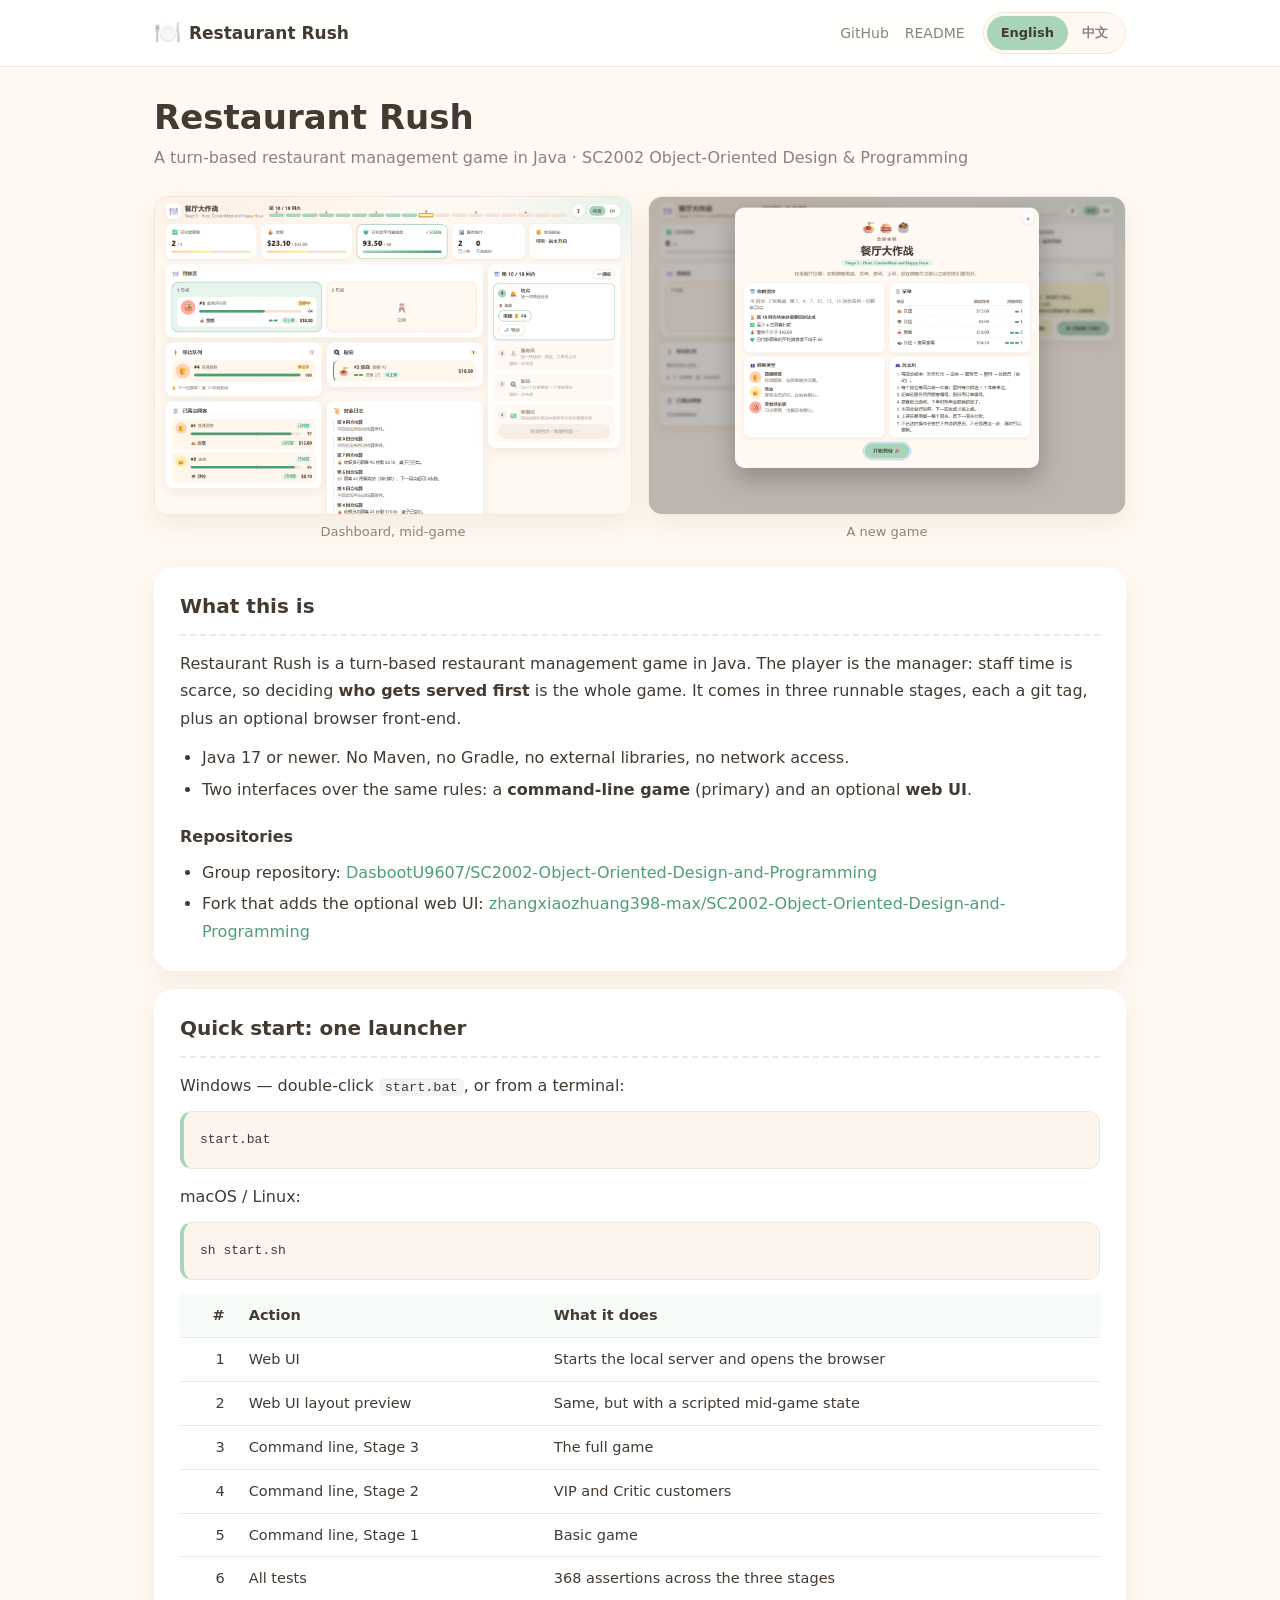
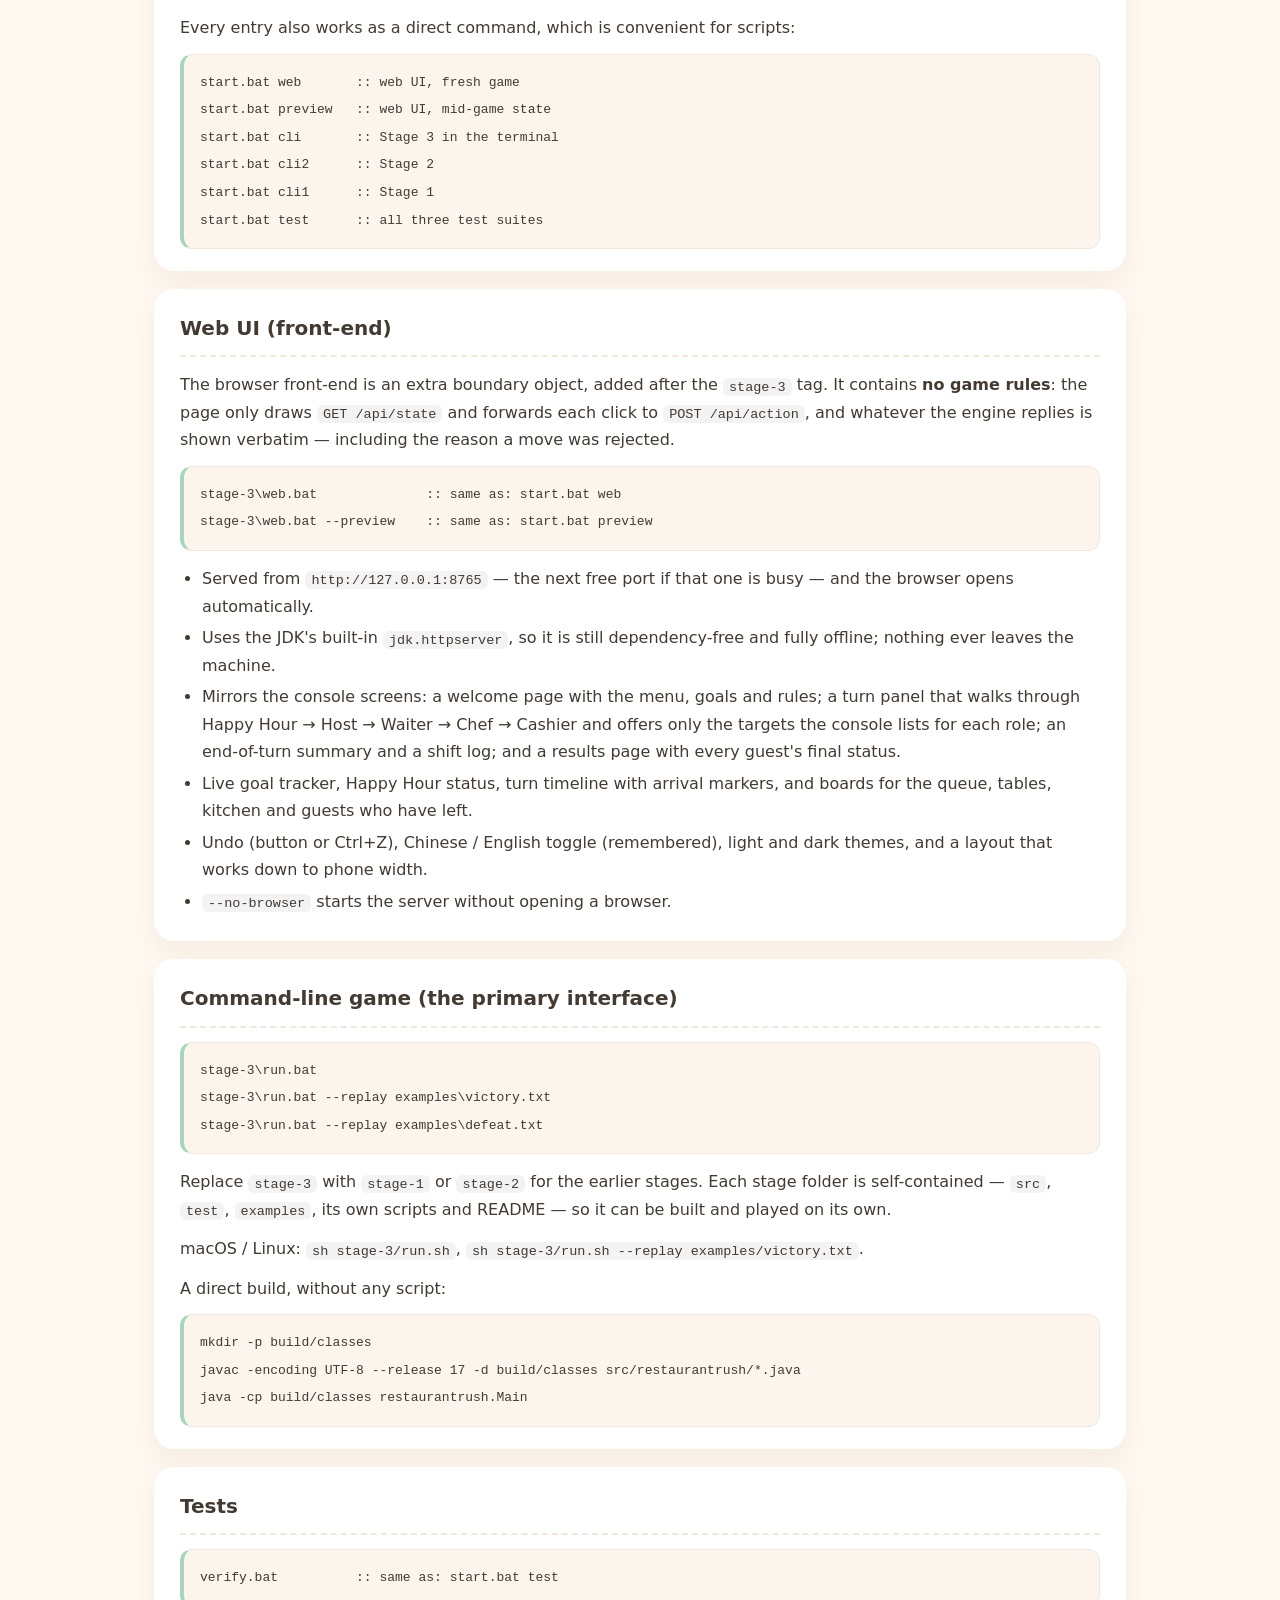
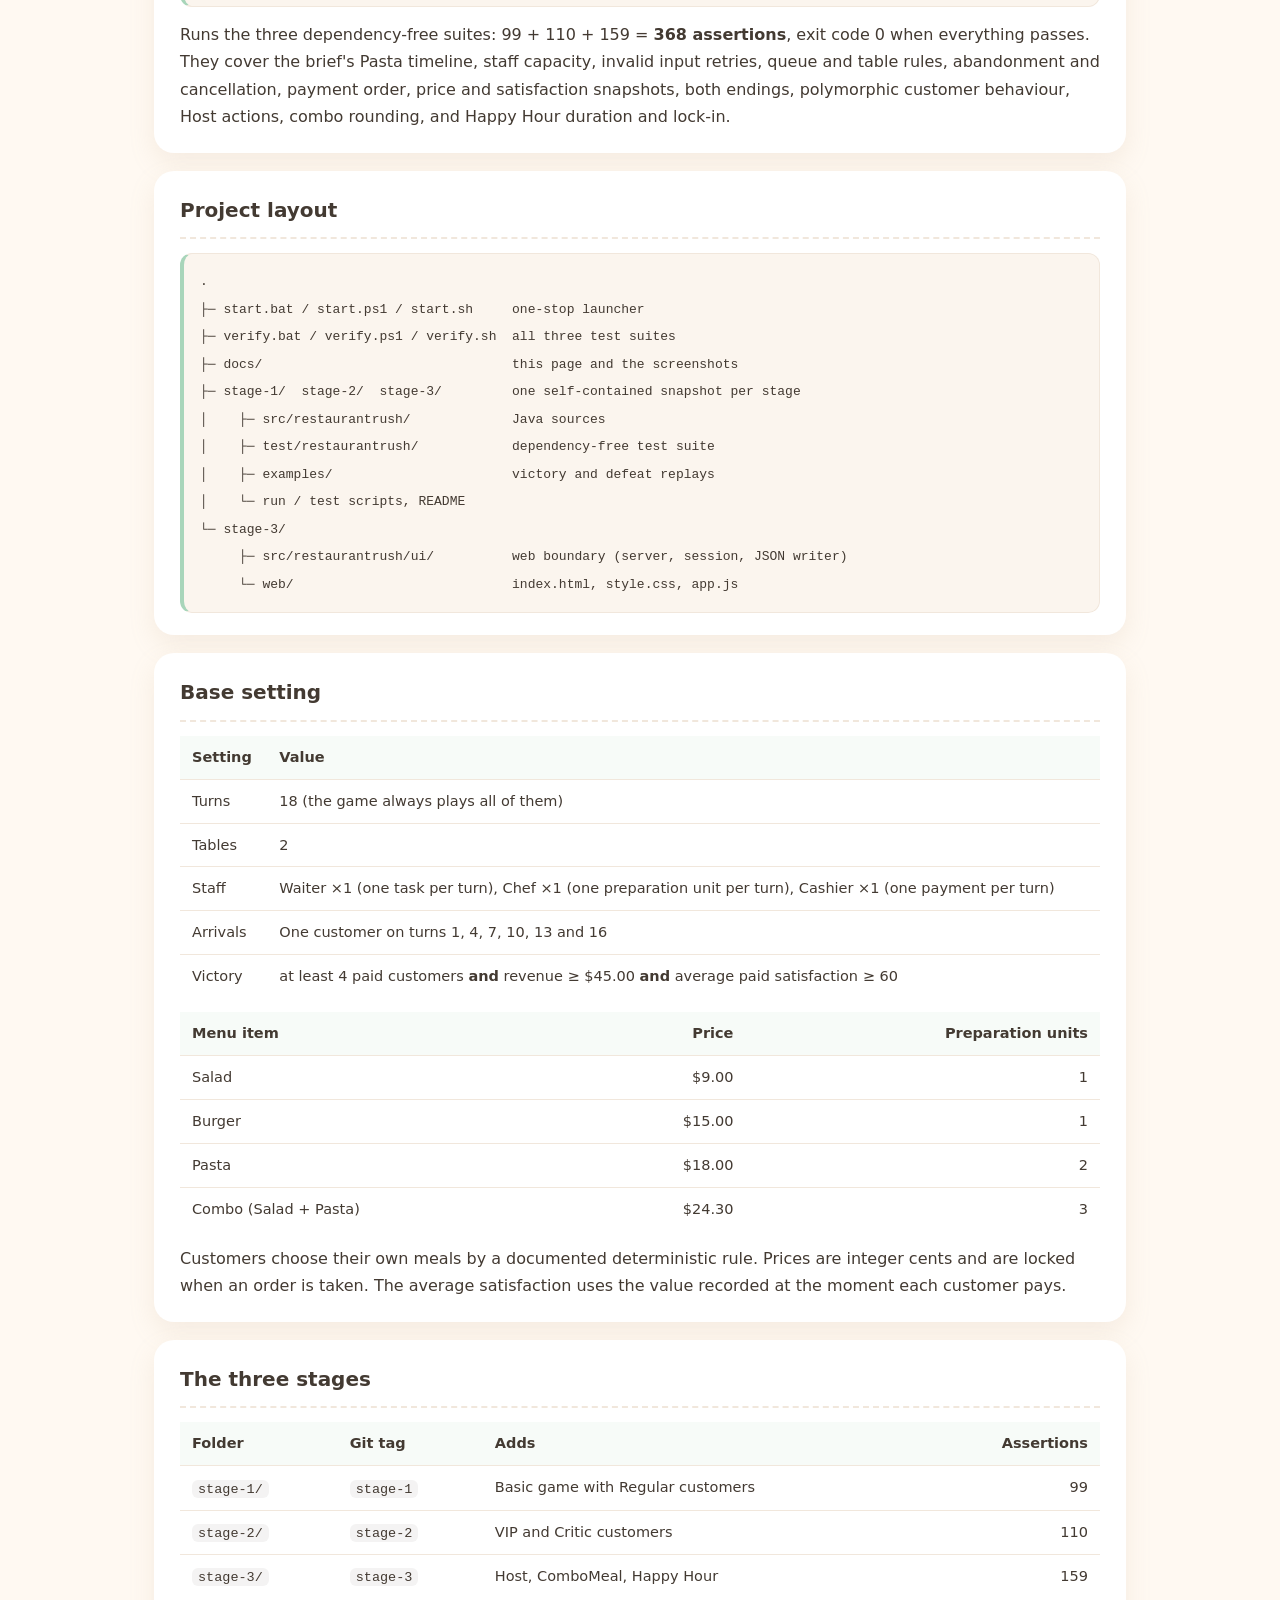
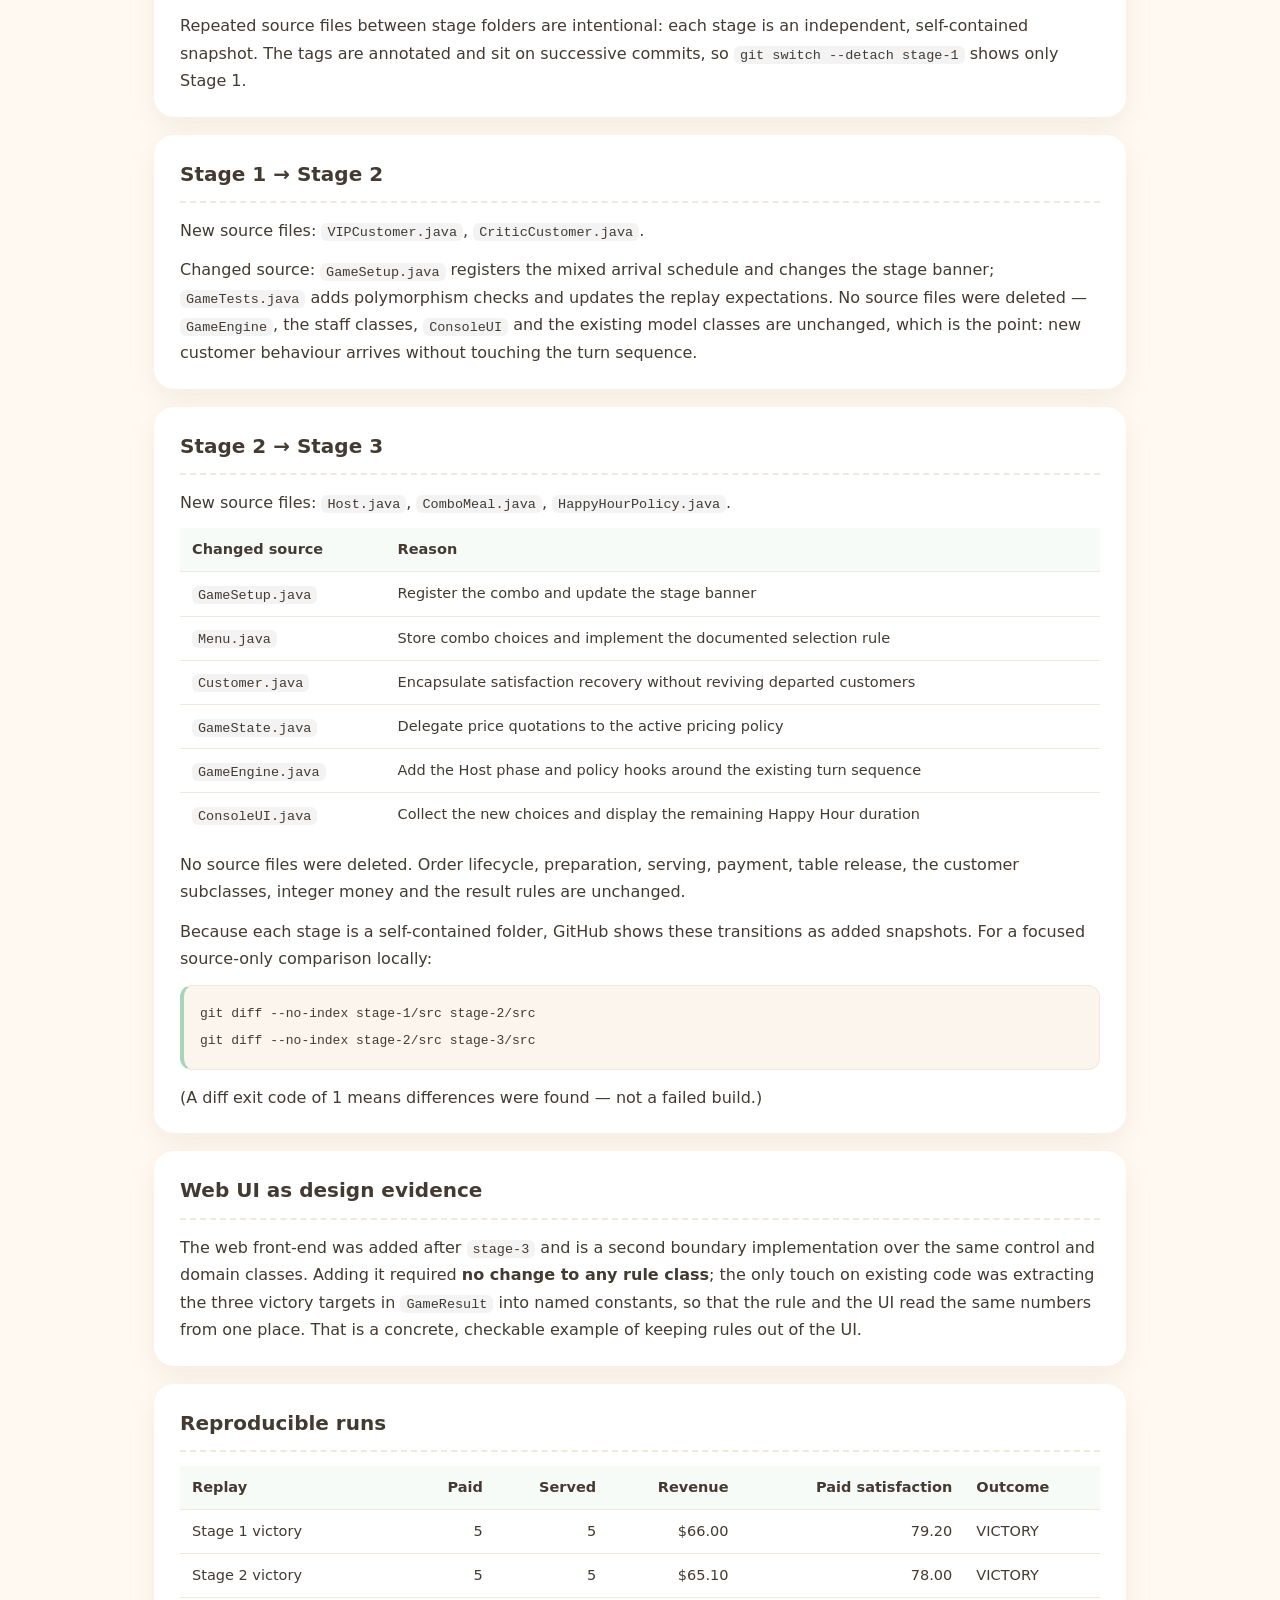
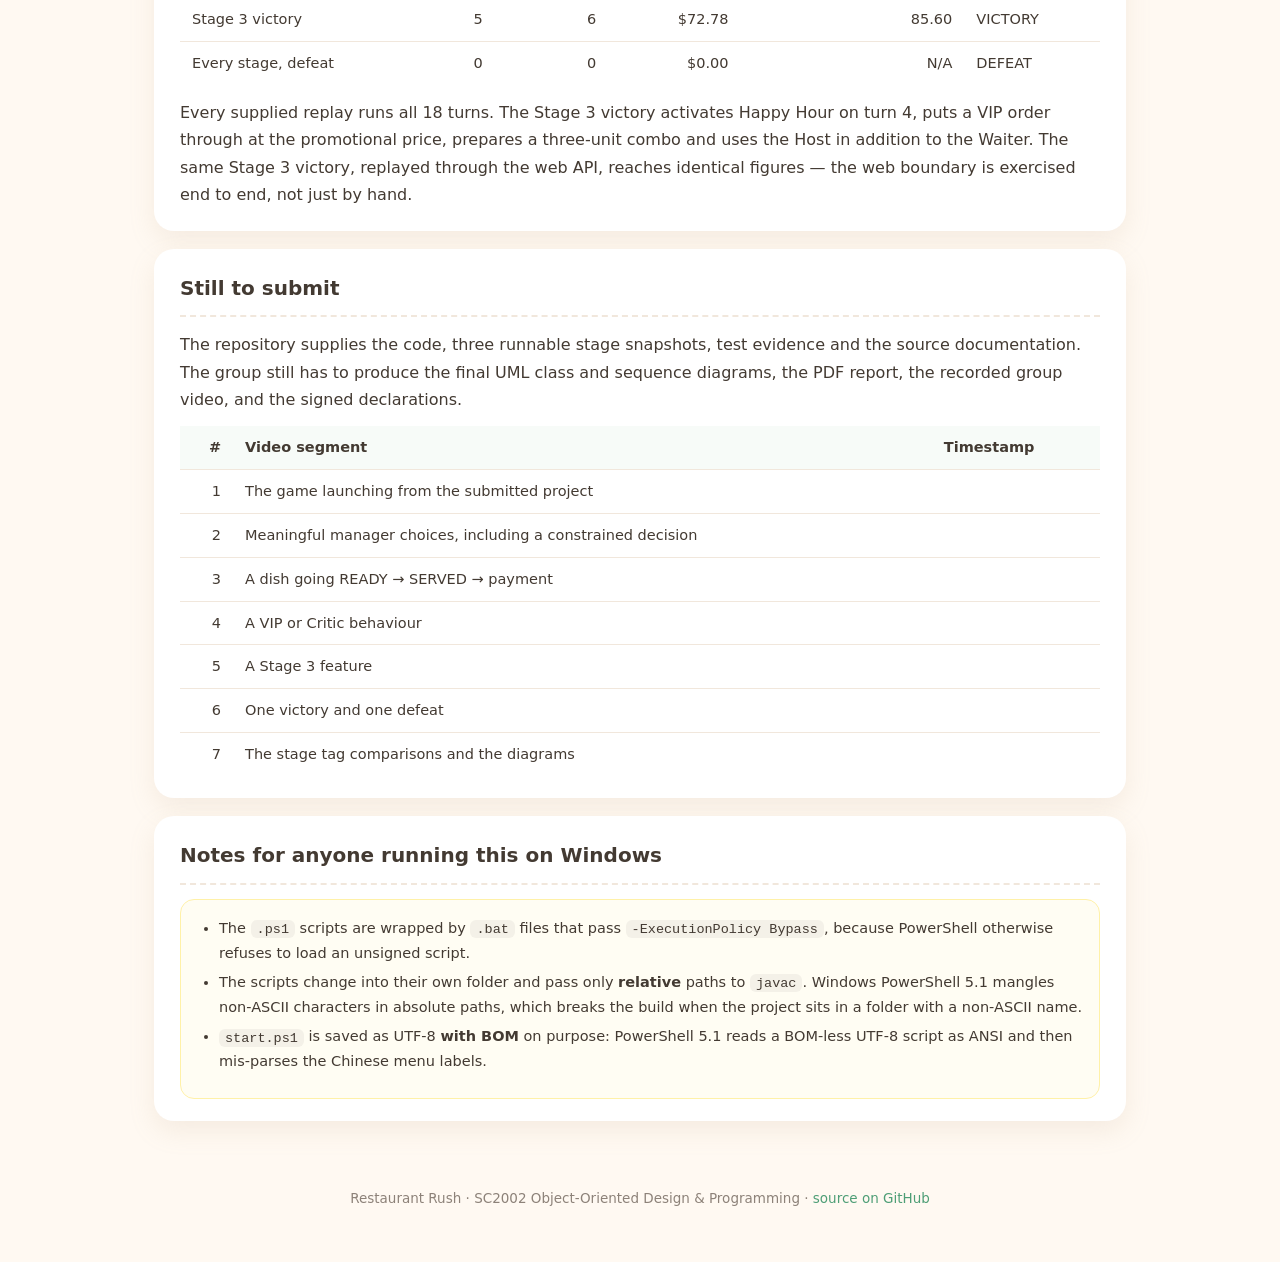
==== commit 6b1577b0: "Redesign the web UI to follow the new console presentation The page now mirrors ConsoleView: a welco" ====
--- a/docs/index.html
+++ b/docs/index.html
@@ -263,9 +263,14 @@
         and the browser opens automatically.</li>
       <li>Uses the JDK's built-in <code>jdk.httpserver</code>, so it is still dependency-free and
         fully offline; nothing ever leaves the machine.</li>
-      <li>Panels for the waiting queue, the two tables, the kitchen and the customers who have
-        left, with a button per decision: seat, order, serve, cook, wait.</li>
-      <li>Chinese / English toggle in the top-right corner; the choice is remembered.</li>
+      <li>Mirrors the console screens: a welcome page with the menu, goals and rules; a turn
+        panel that walks through Happy Hour → Host → Waiter → Chef → Cashier and offers only the
+        targets the console lists for each role; an end-of-turn summary and a shift log; and a
+        results page with every guest's final status.</li>
+      <li>Live goal tracker, Happy Hour status, turn timeline with arrival markers, and boards
+        for the queue, tables, kitchen and guests who have left.</li>
+      <li>Undo (button or Ctrl+Z), Chinese / English toggle (remembered), light and dark themes,
+        and a layout that works down to phone width.</li>
       <li><code>--no-browser</code> starts the server without opening a browser.</li>
     </ul>
   </section>
@@ -526,9 +531,12 @@
         自动打开浏览器。</li>
       <li>用的是 JDK 自带的 <code>jdk.httpserver</code>，所以依然零依赖、完全离线，数据不出
         本机。</li>
-      <li>面板包含等待队列、两张桌子、厨房、已离店顾客；每一步操作都有对应按钮：落座 / 下单
-        / 上菜 / 做菜 / 等待。</li>
-      <li>右上角可切换中文 / English，选择会被记住。</li>
+      <li>与命令行界面一一对应：开局有欢迎页（菜单、目标、玩法）；回合面板按 欢乐时光 → 迎宾 →
+        服务员 → 厨师 → 收银员 的顺序逐步进行，每个岗位只列出命令行同样会提示的可选目标；
+        每回合有结算小结和营业日志；终局有结算页，列出每位顾客的最终状态。</li>
+      <li>实时目标进度（付款人数、营收、平均满意度）、欢乐时光状态、带到店标记的回合时间轴，以及
+        等待队列、餐桌、厨房、已离店顾客面板。</li>
+      <li>支持撤销（按钮或 Ctrl+Z）、中英切换（会被记住）、浅色 / 深色主题，手机宽度也能正常使用。</li>
       <li><code>--no-browser</code> 只起服务不开浏览器。</li>
     </ul>
   </section>
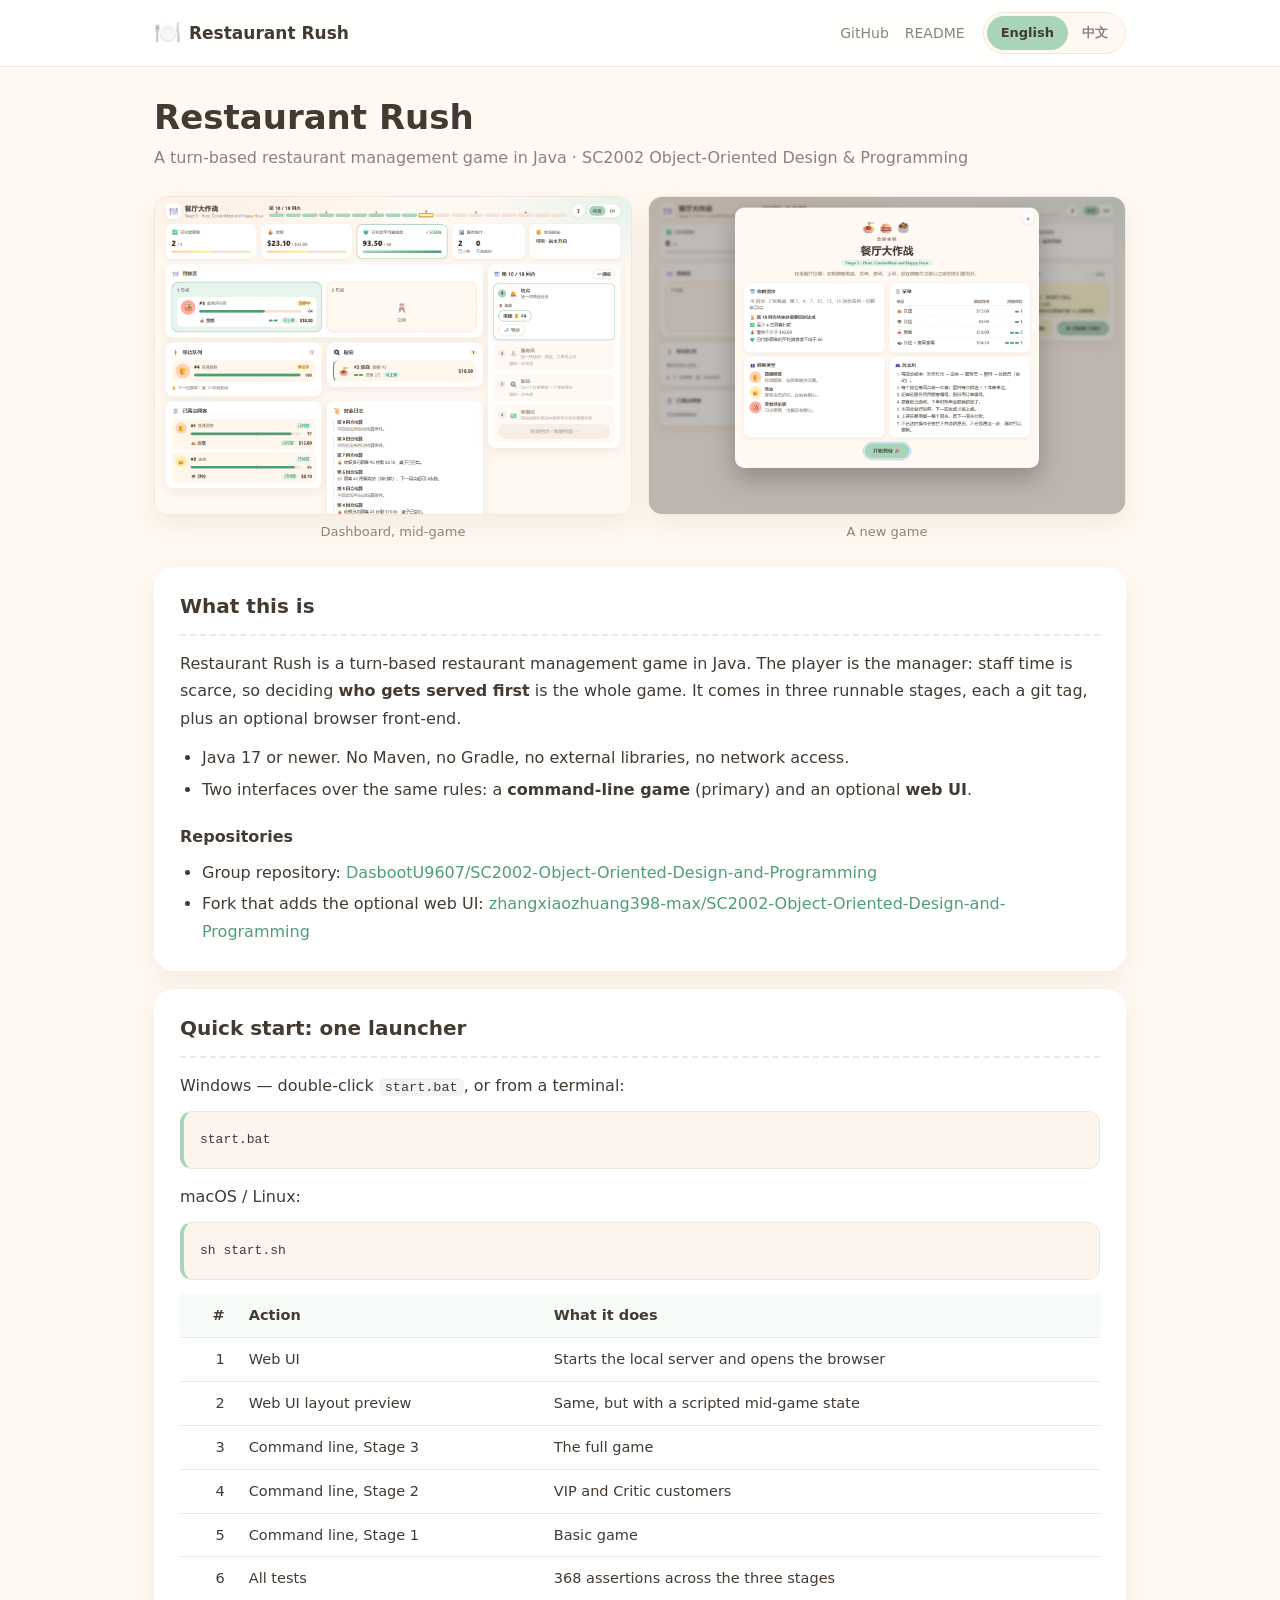
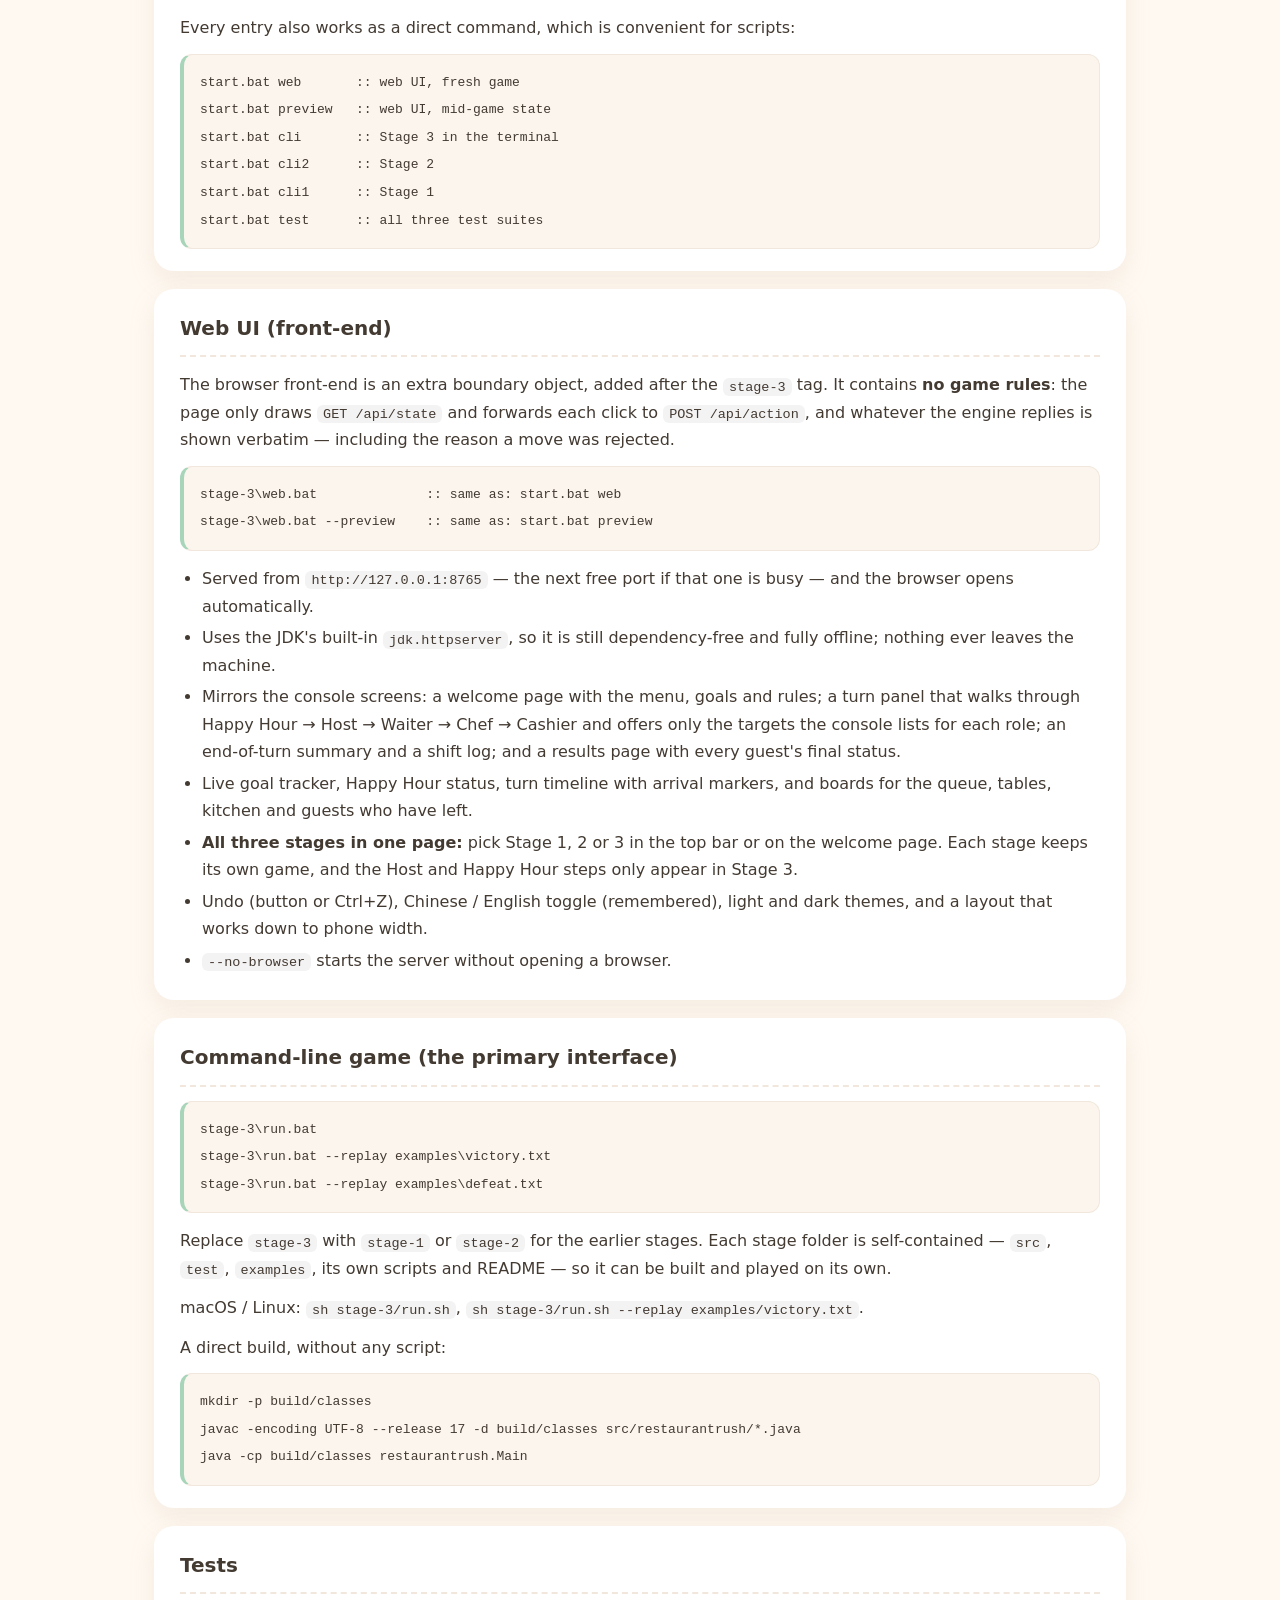
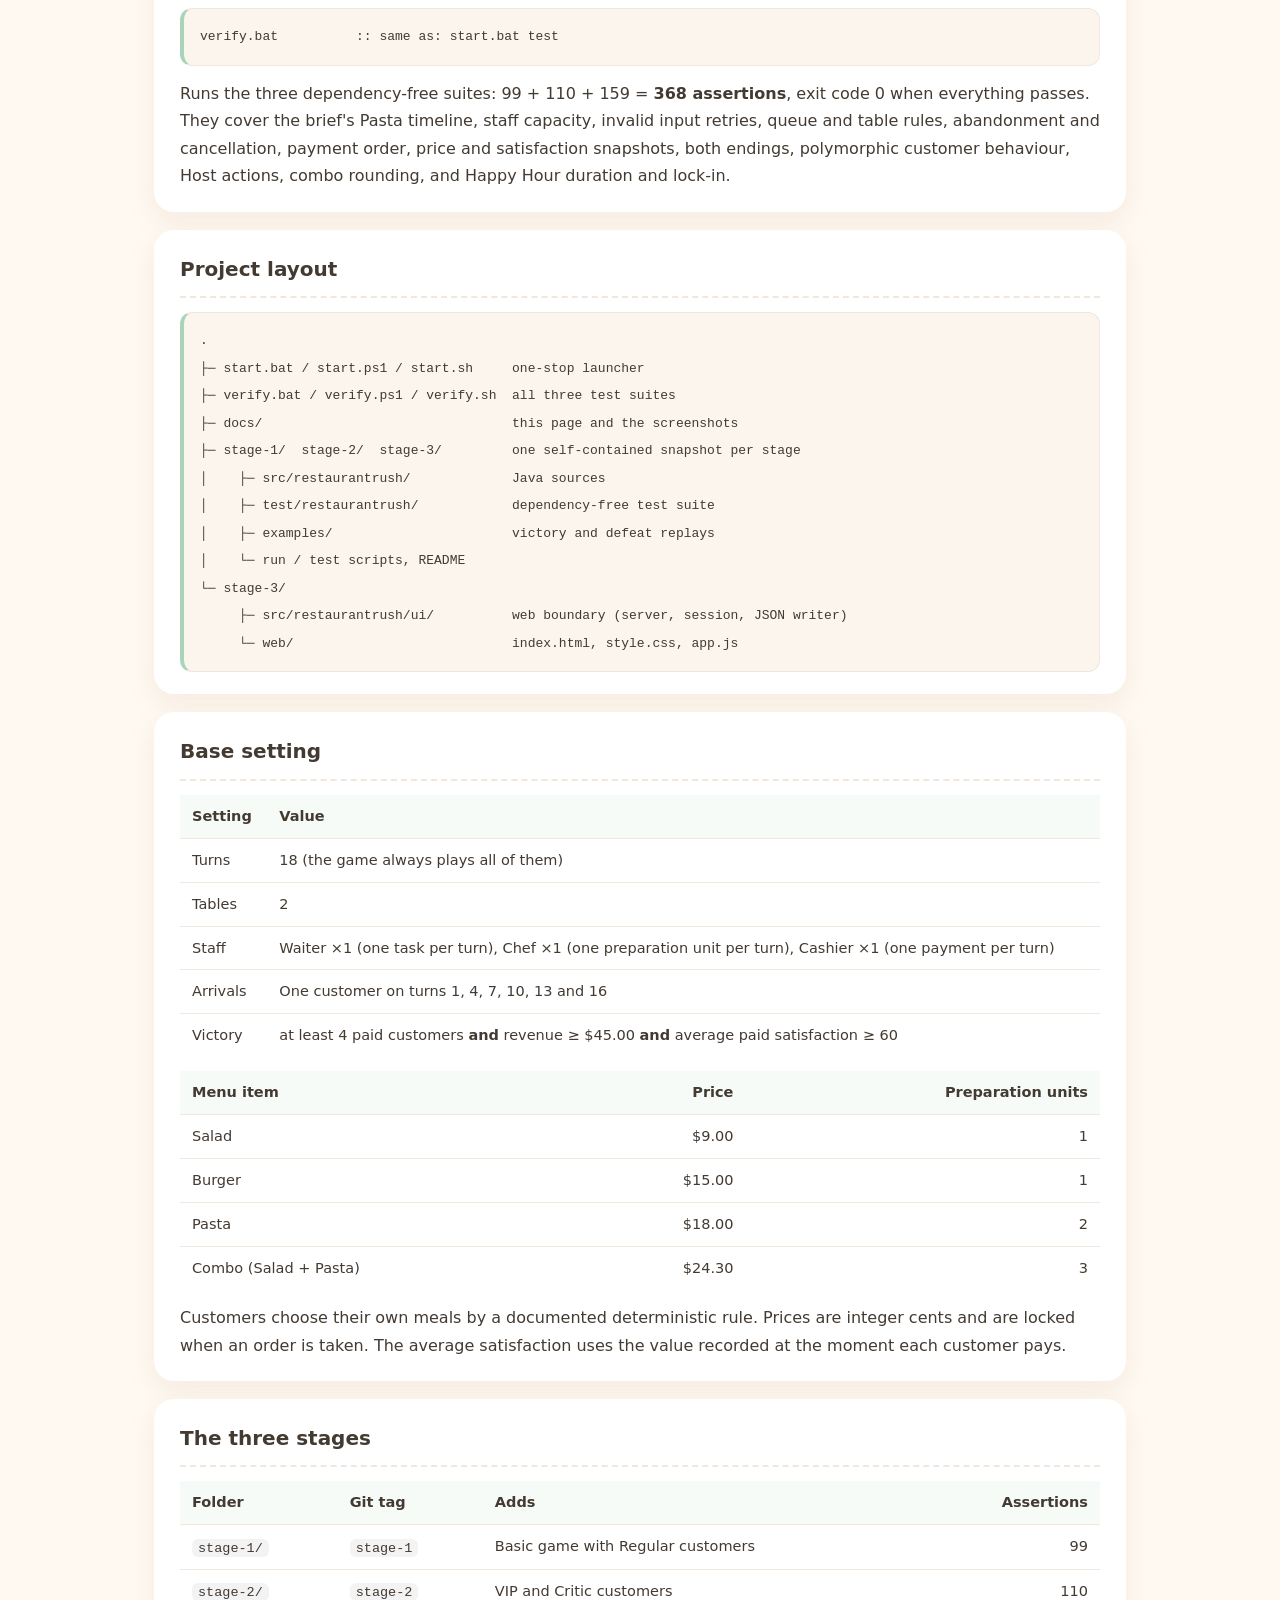
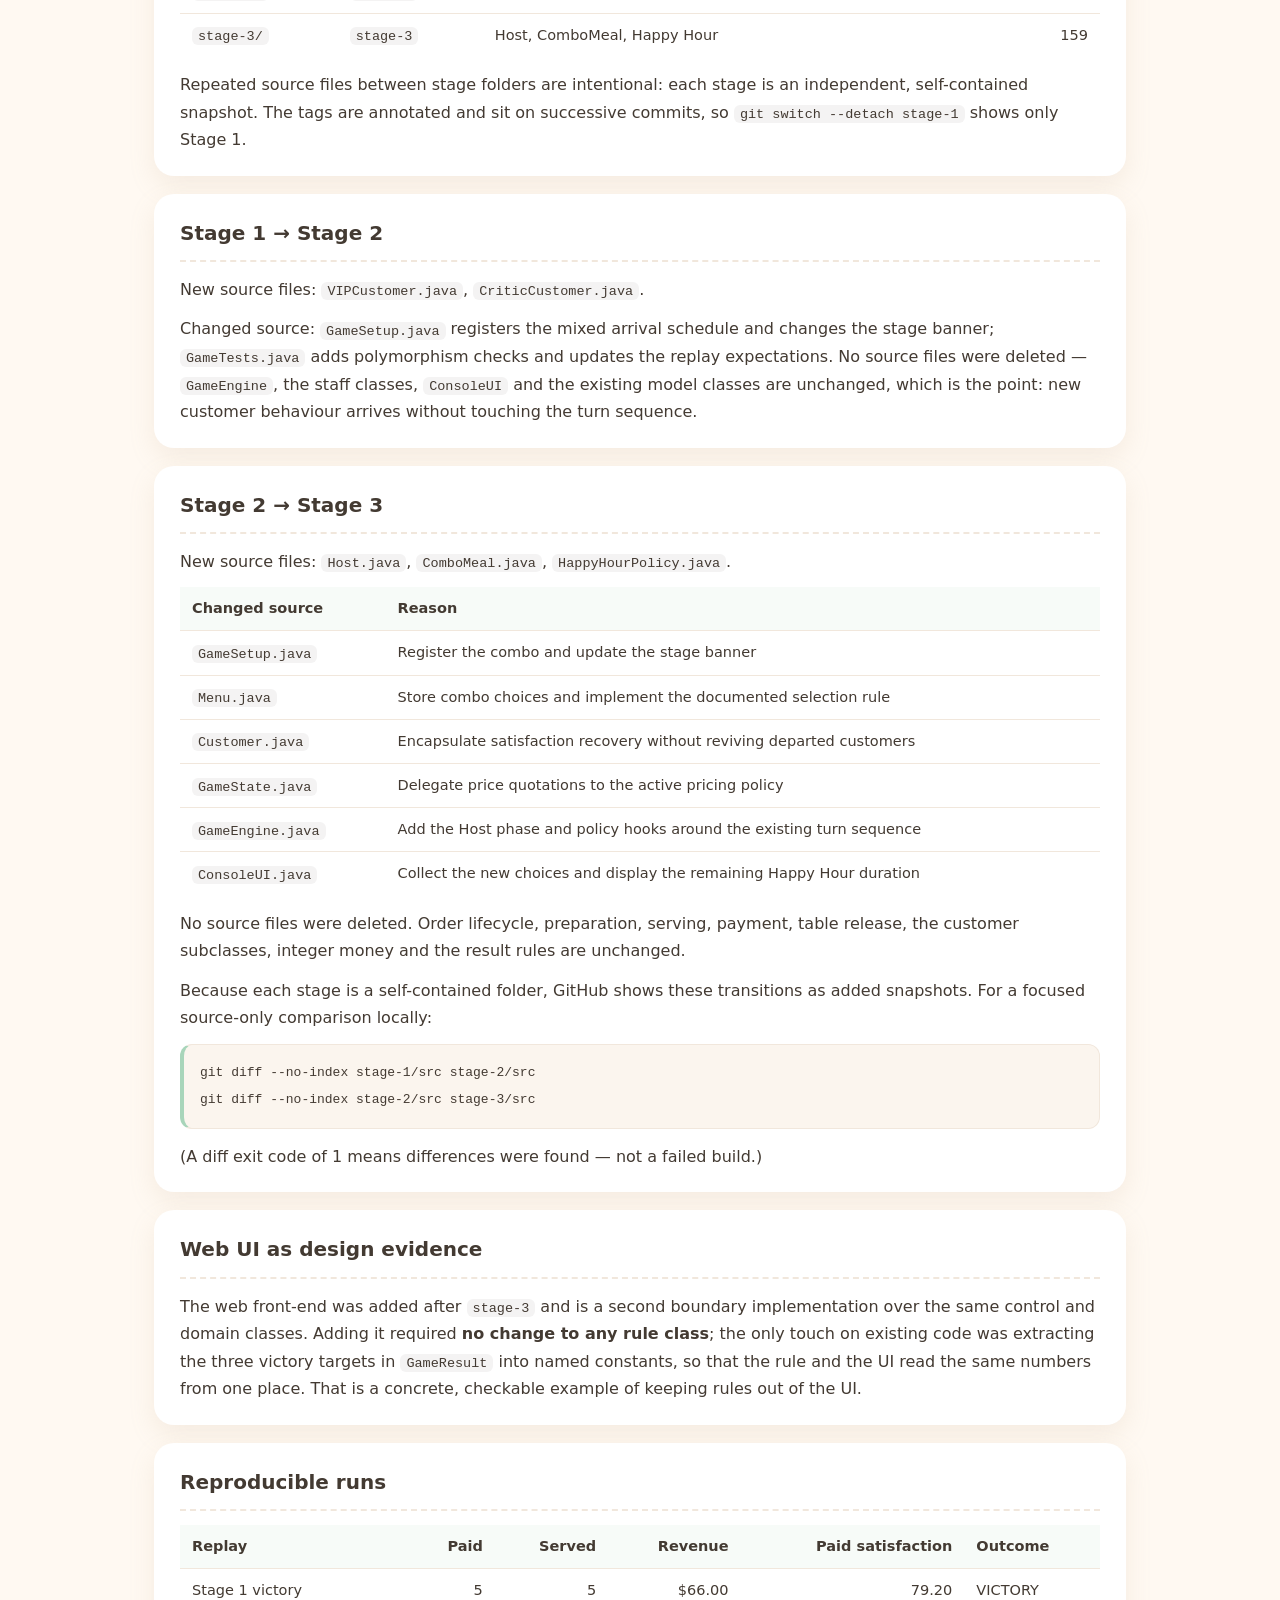
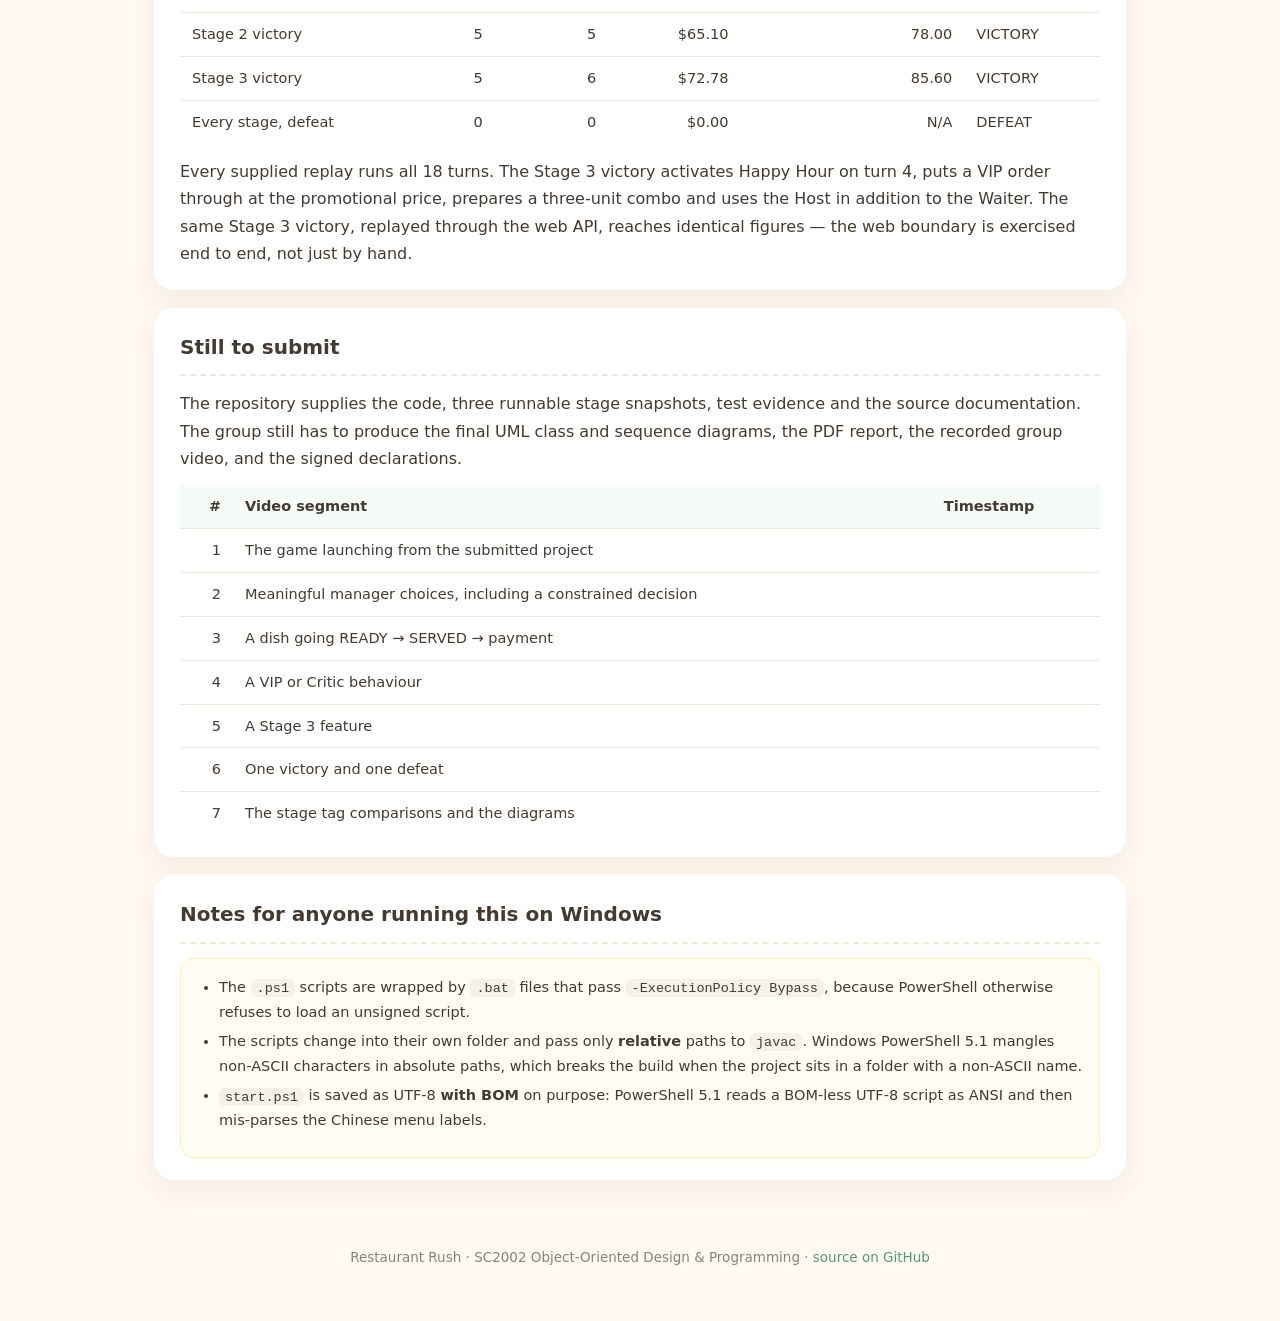
==== commit 0bc76bb1: "Let the web UI play Stage 1, 2 or 3 The stage is picked in the top bar or on the welcome page; each " ====
--- a/docs/index.html
+++ b/docs/index.html
@@ -269,6 +269,9 @@
         results page with every guest's final status.</li>
       <li>Live goal tracker, Happy Hour status, turn timeline with arrival markers, and boards
         for the queue, tables, kitchen and guests who have left.</li>
+      <li><strong>All three stages in one page:</strong> pick Stage 1, 2 or 3 in the top bar or on
+        the welcome page. Each stage keeps its own game, and the Host and Happy Hour steps only
+        appear in Stage 3.</li>
       <li>Undo (button or Ctrl+Z), Chinese / English toggle (remembered), light and dark themes,
         and a layout that works down to phone width.</li>
       <li><code>--no-browser</code> starts the server without opening a browser.</li>
@@ -536,6 +539,8 @@
         每回合有结算小结和营业日志；终局有结算页，列出每位顾客的最终状态。</li>
       <li>实时目标进度（付款人数、营收、平均满意度）、欢乐时光状态、带到店标记的回合时间轴，以及
         等待队列、餐桌、厨房、已离店顾客面板。</li>
+      <li><strong>三个关卡都能在网页里玩：</strong>在顶栏或欢迎页选择关卡 1 / 2 / 3，每个关卡的进度
+        分开保存；迎宾和欢乐时光只在关卡 3 出现。</li>
       <li>支持撤销（按钮或 Ctrl+Z）、中英切换（会被记住）、浅色 / 深色主题，手机宽度也能正常使用。</li>
       <li><code>--no-browser</code> 只起服务不开浏览器。</li>
     </ul>
